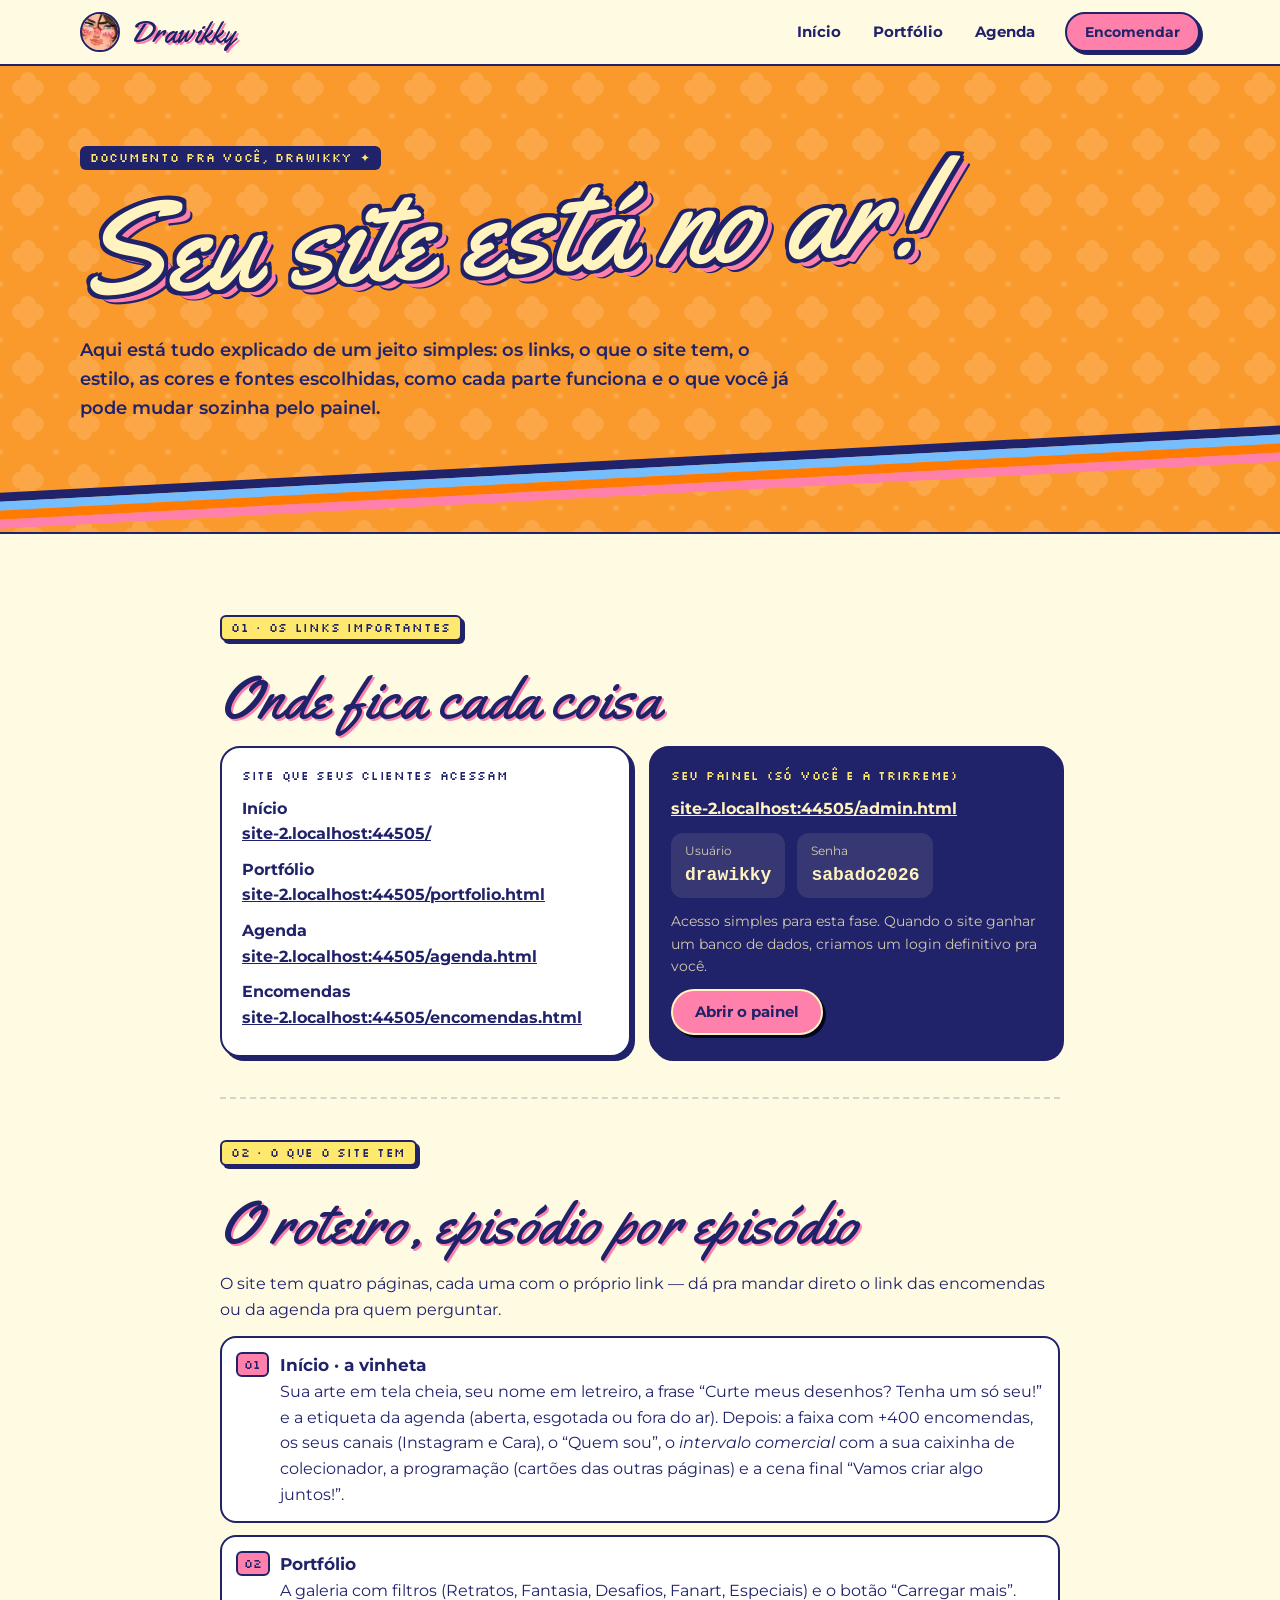
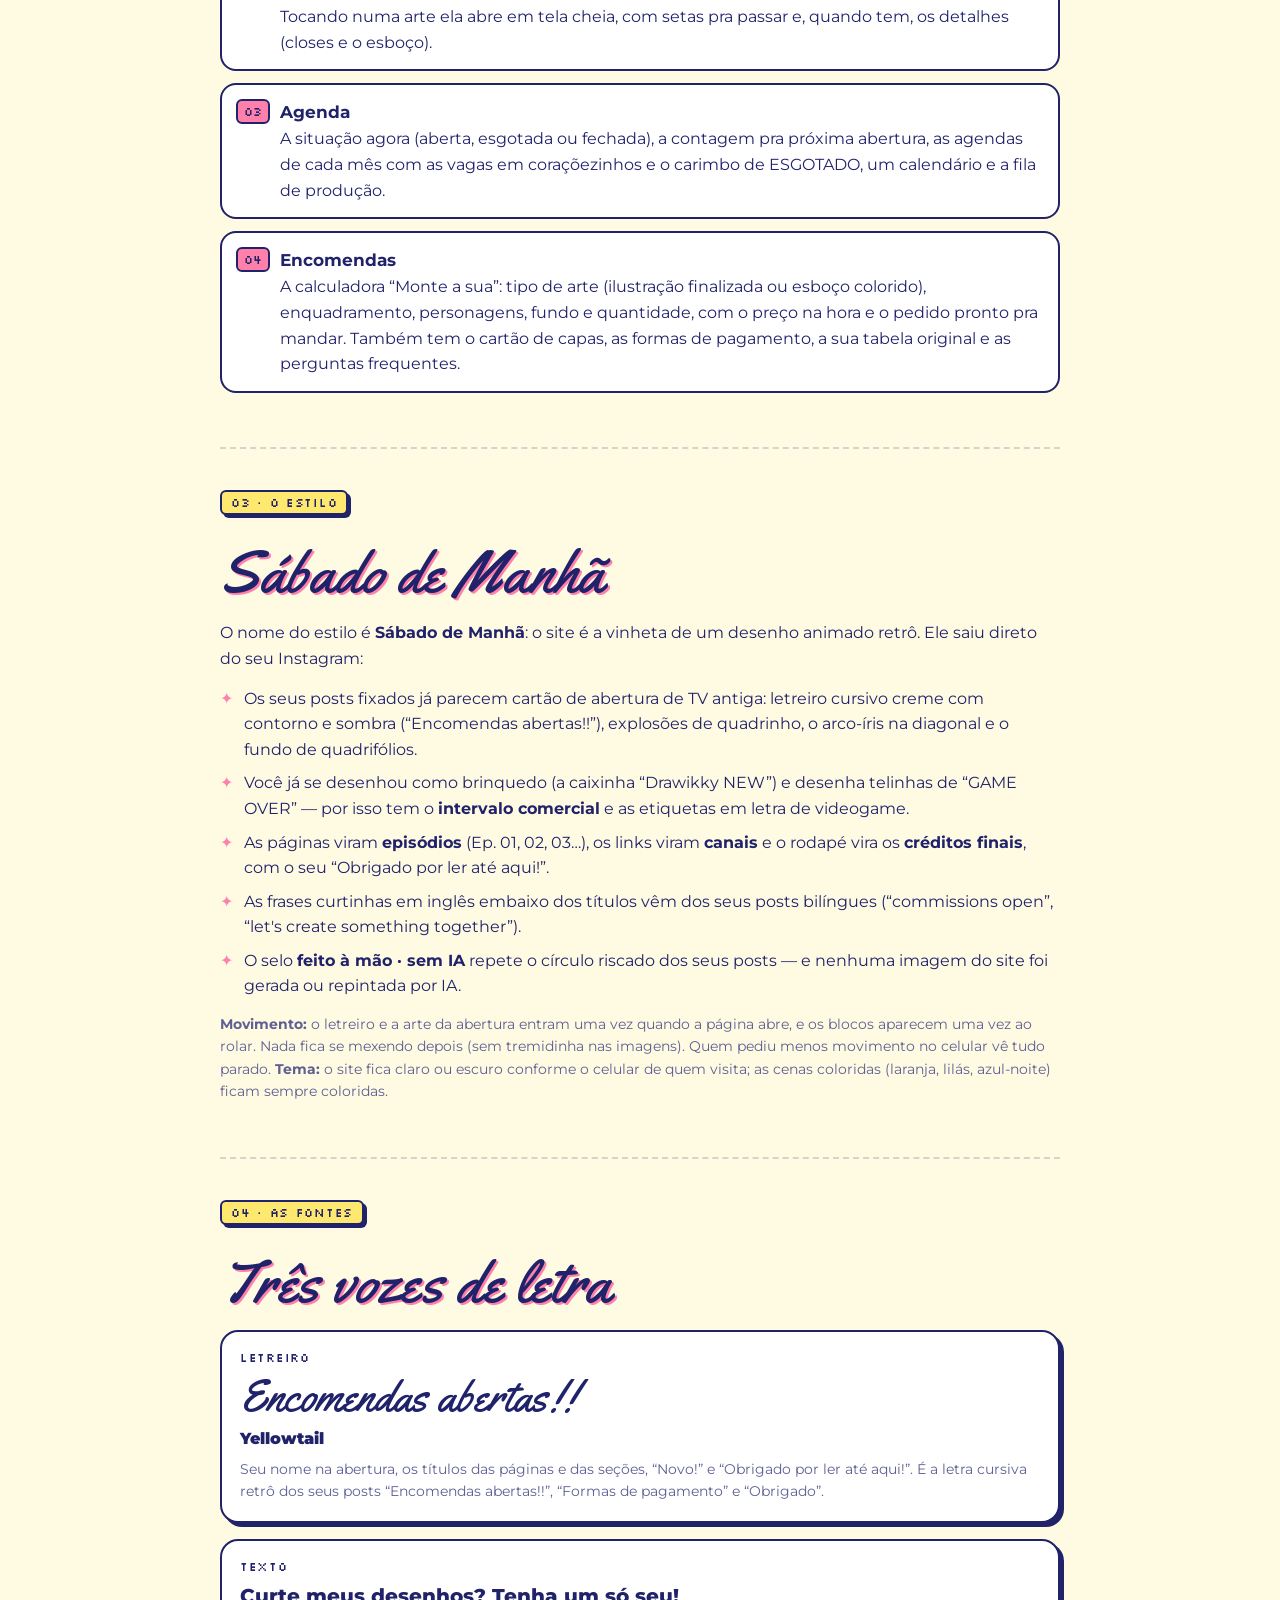
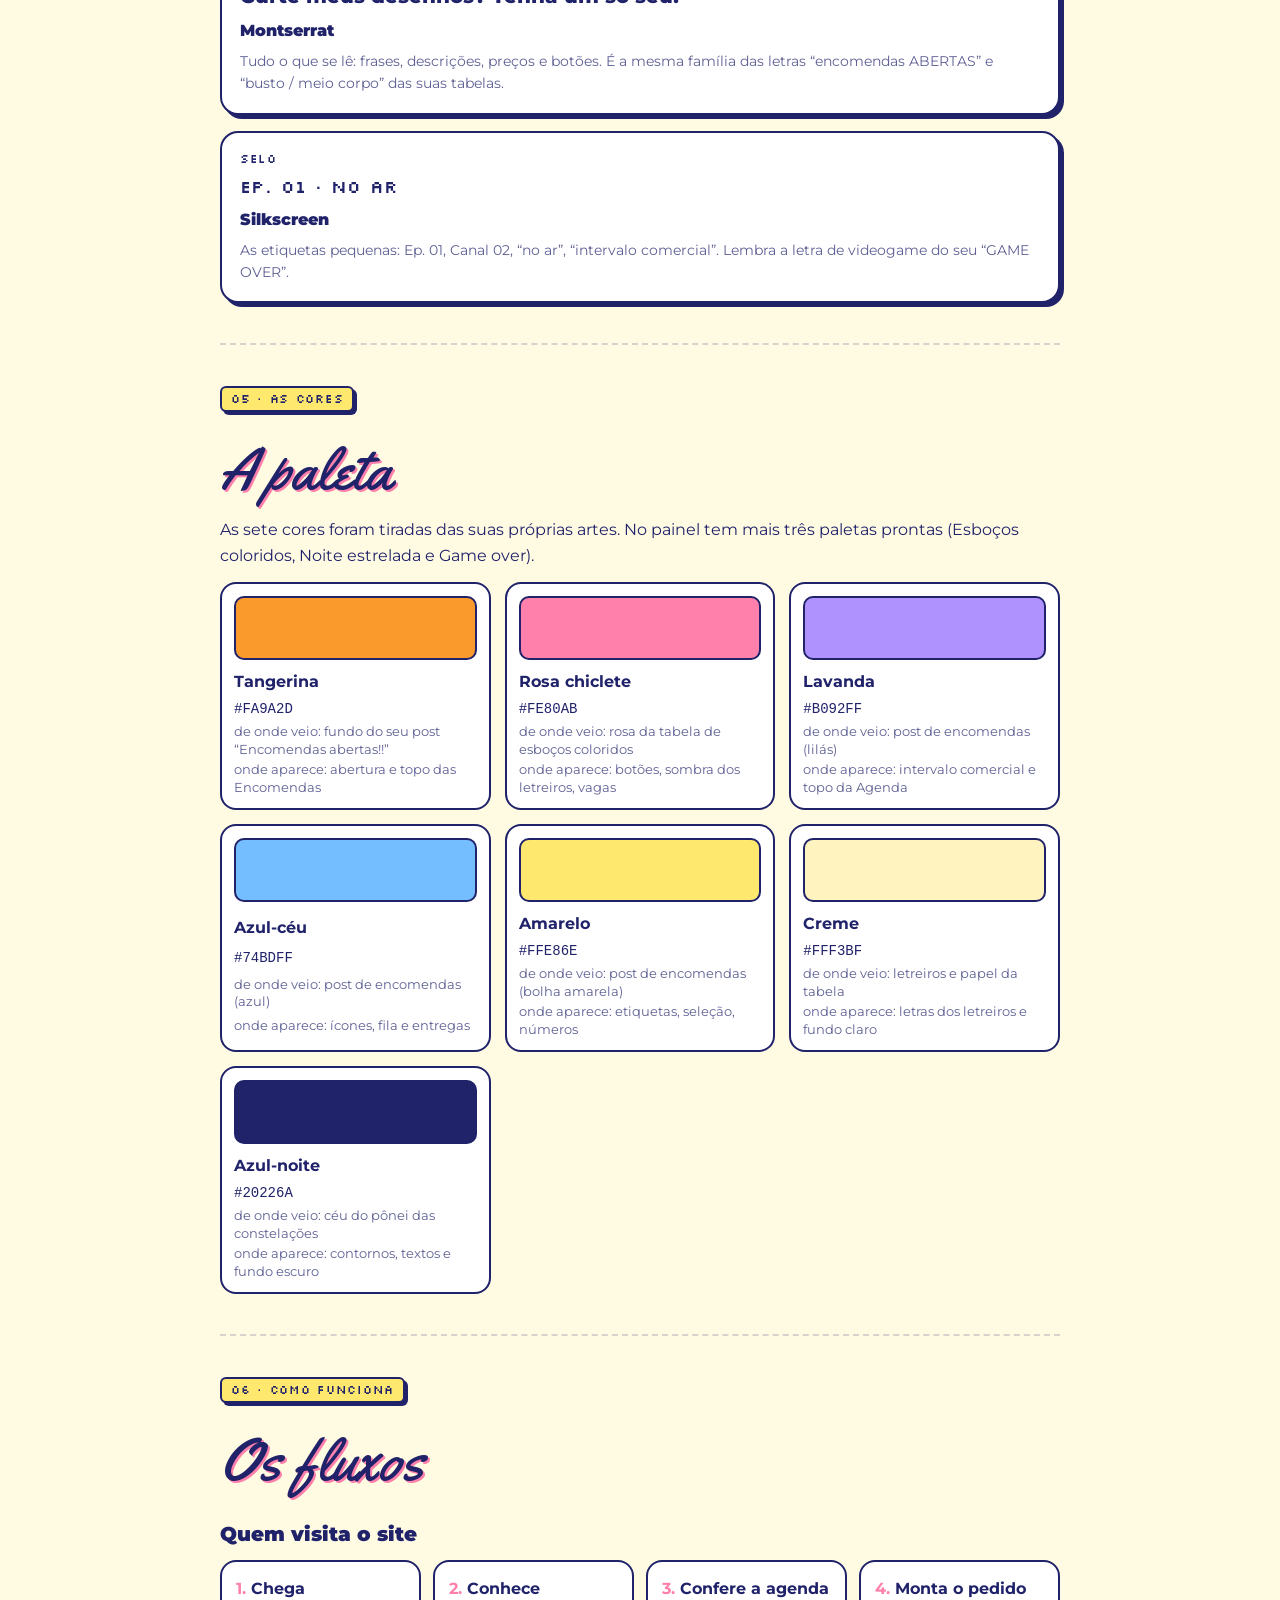
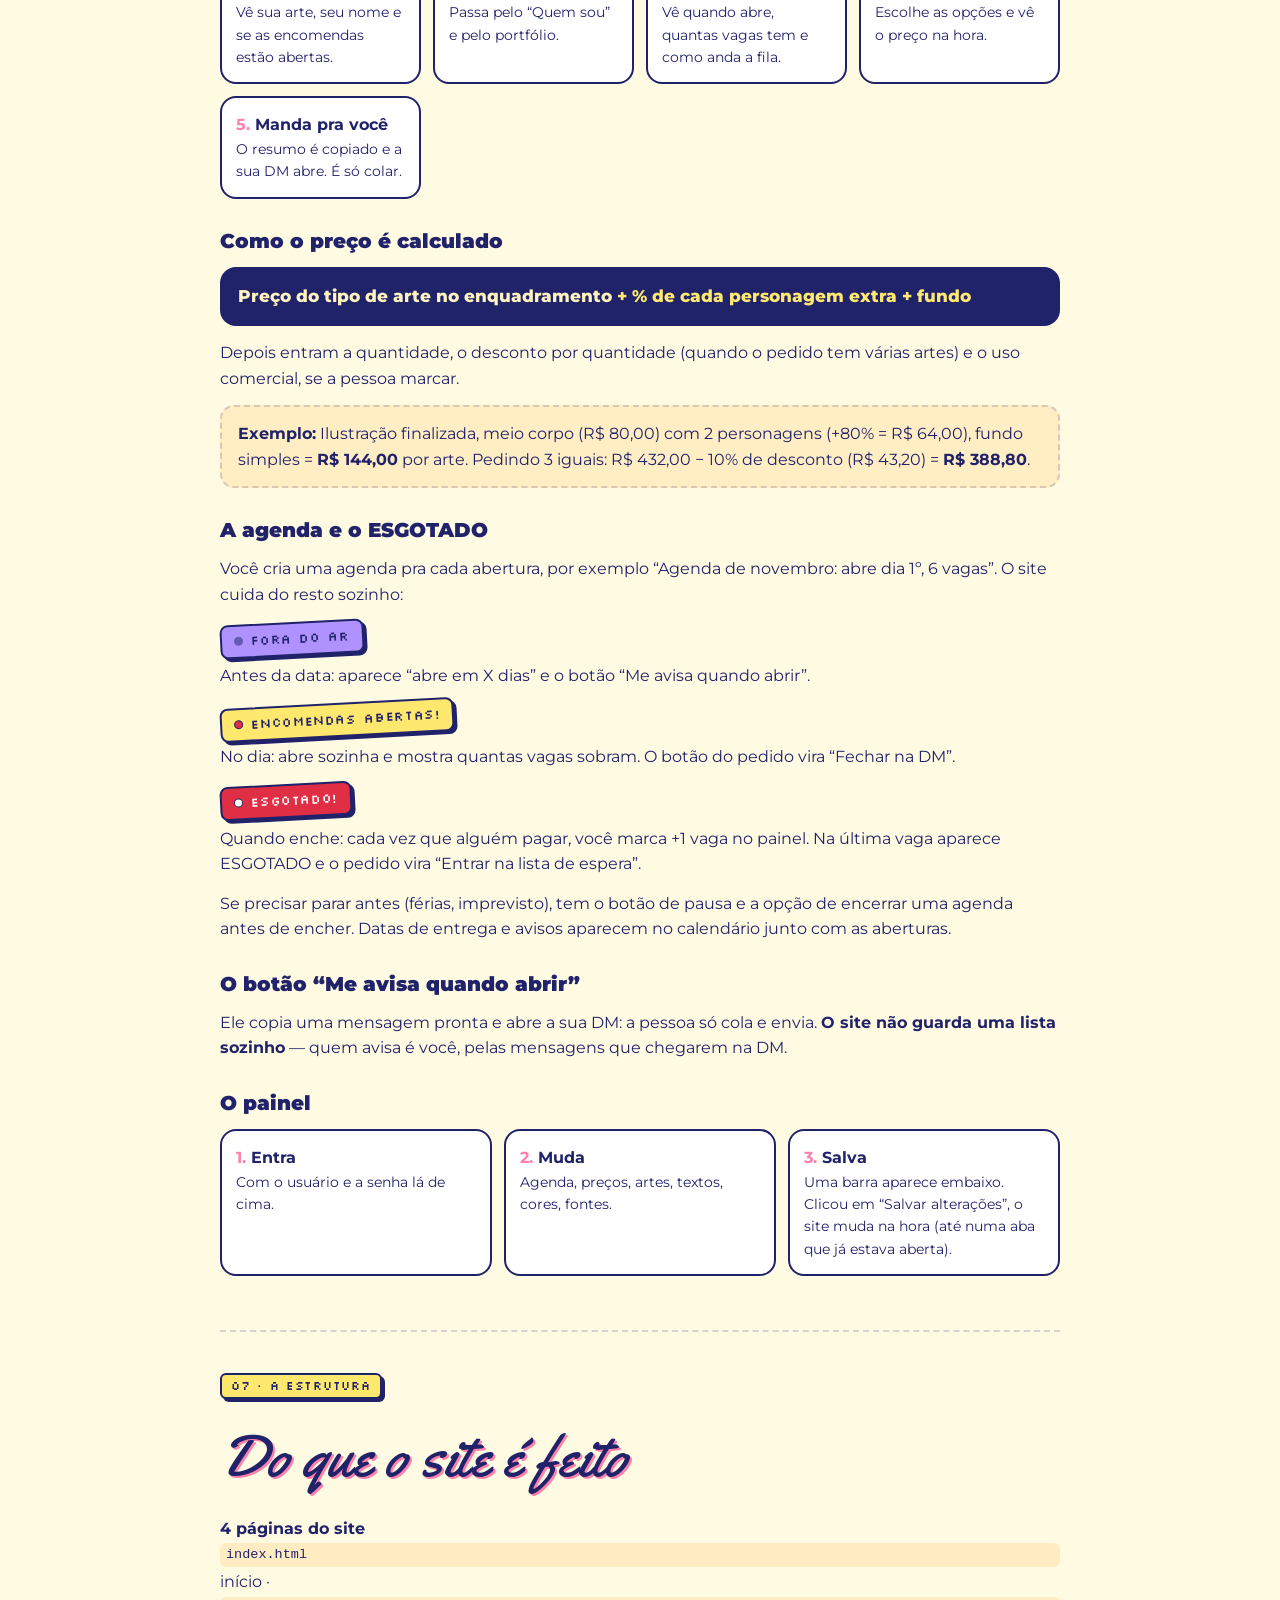
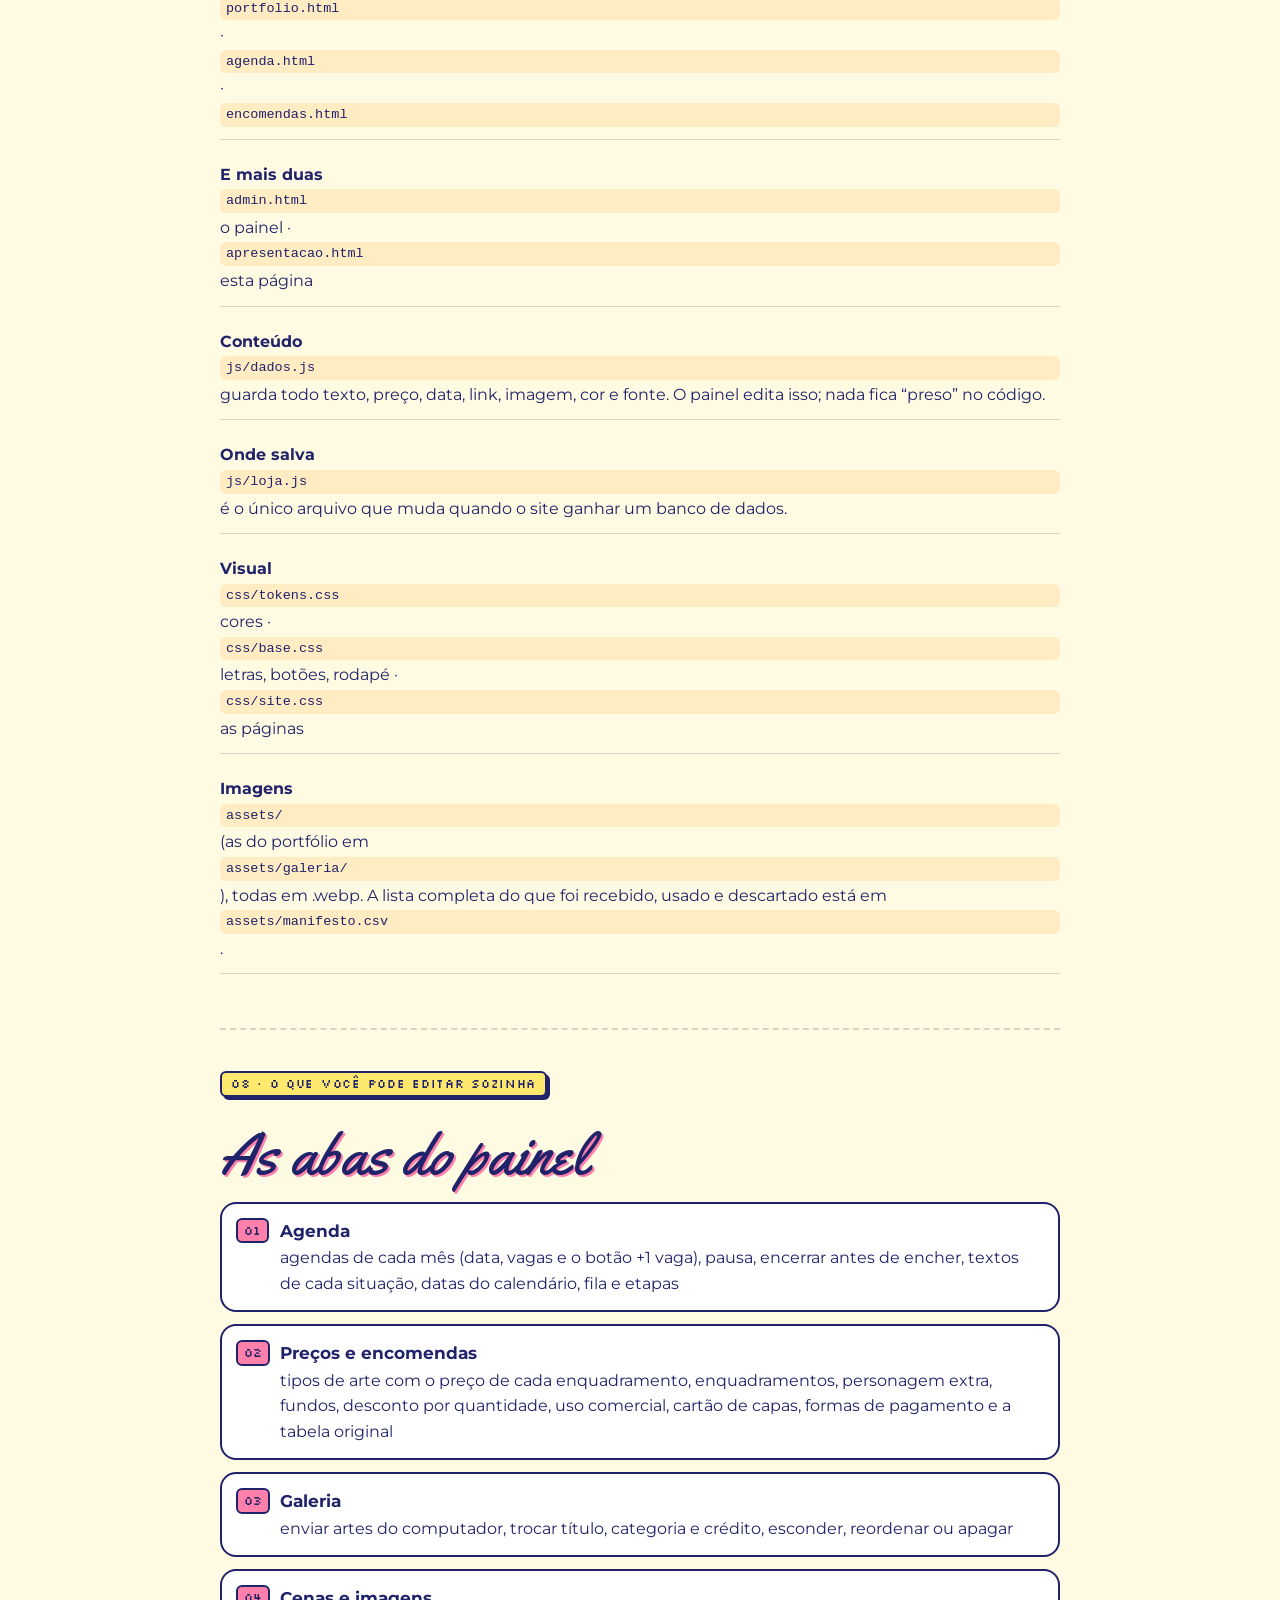
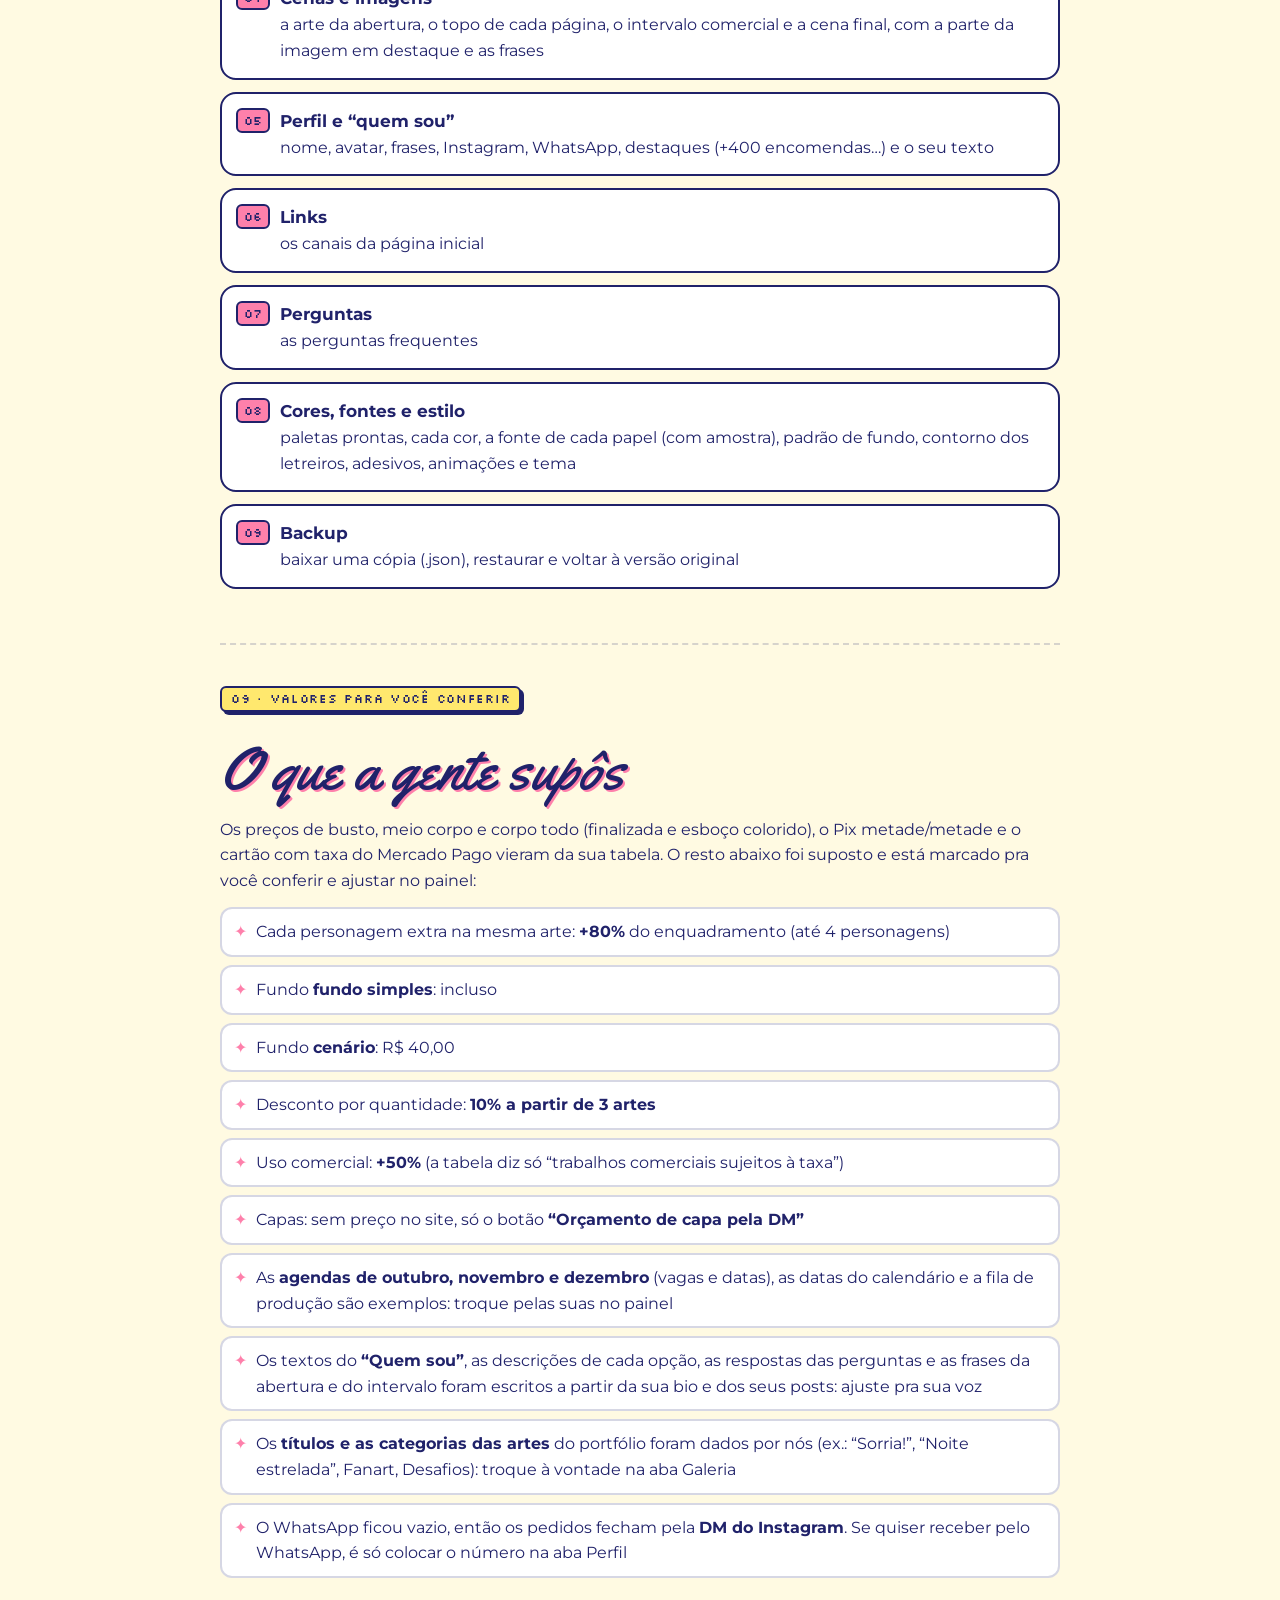
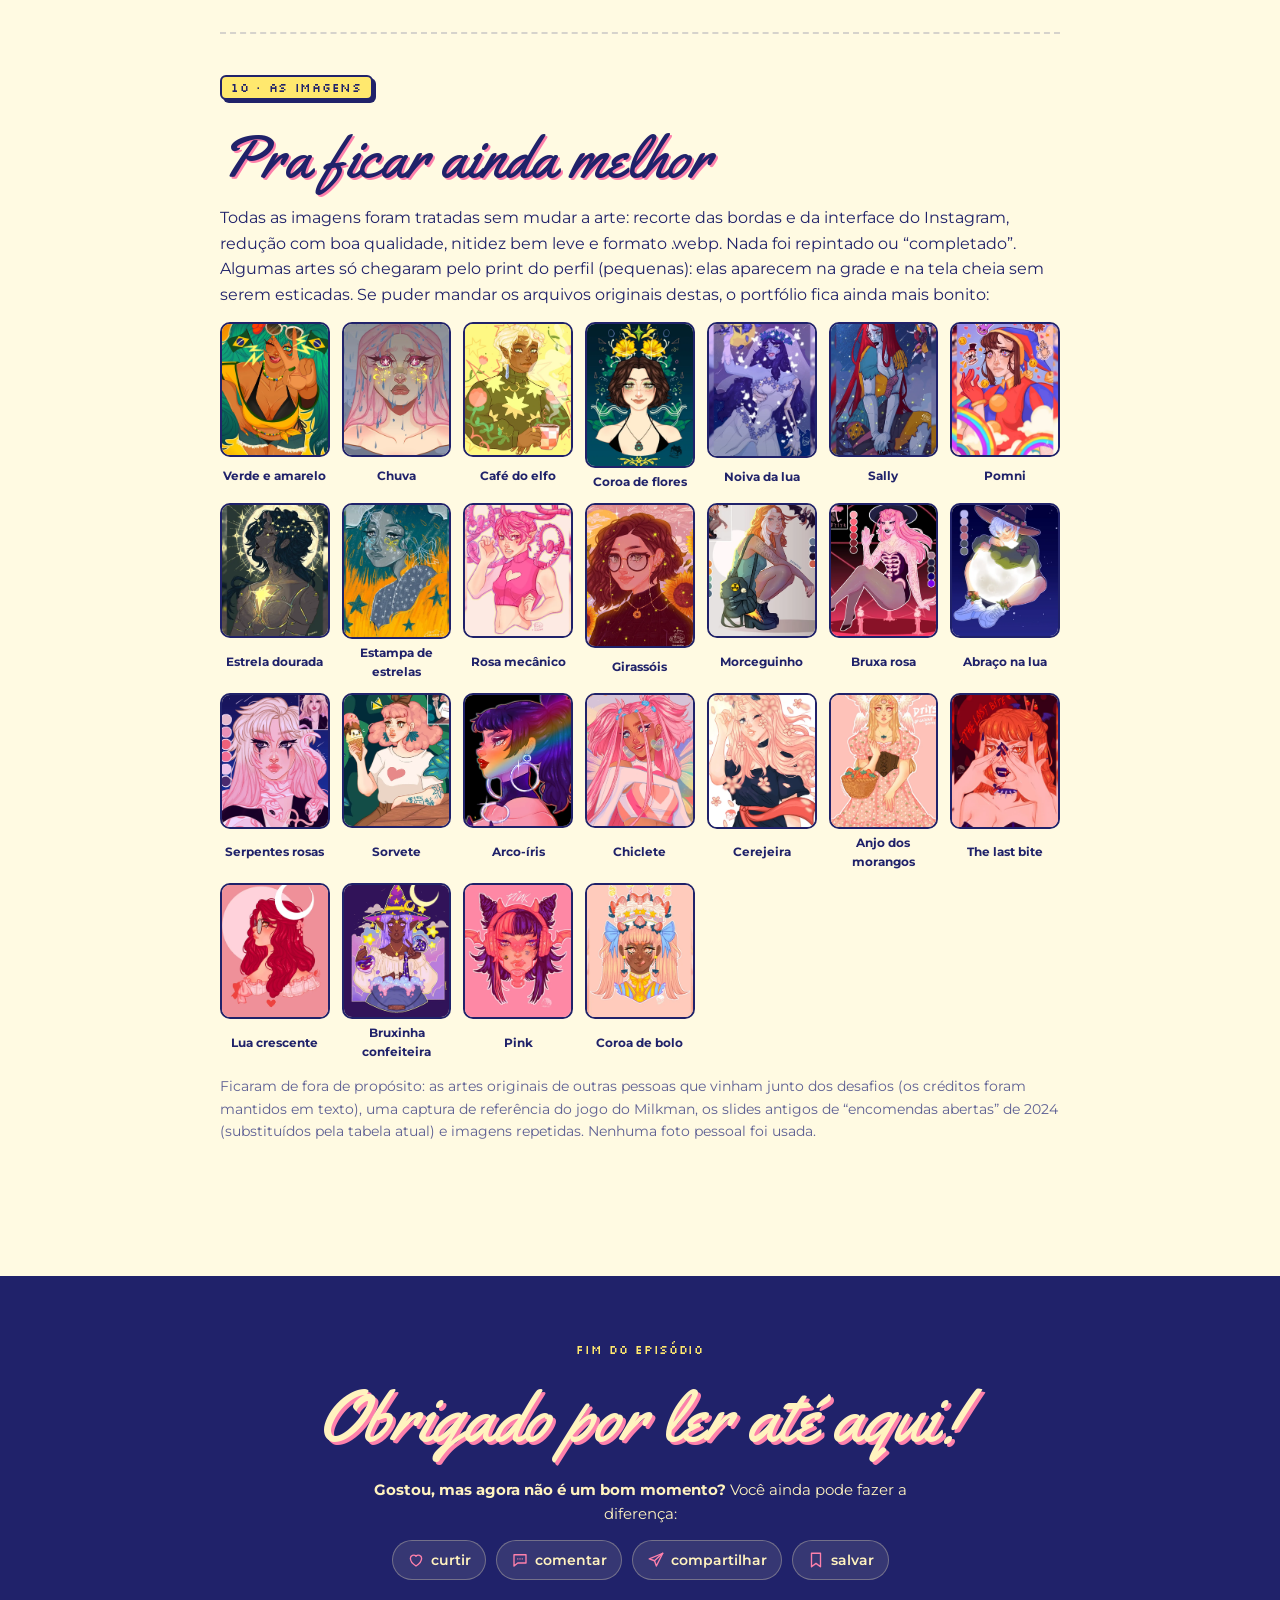
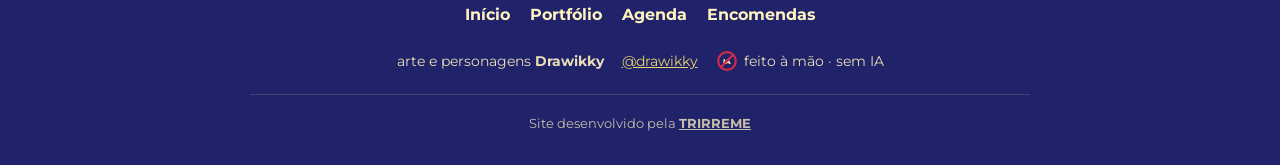
==== apresentacao.html @ acc17869 "feat: launch Drawikky site with portfolio, schedule, orders, panel and presentation Saturday-morning" ====
<!doctype html>
<html lang="pt-BR">
<head>
<meta charset="UTF-8">
<meta name="viewport" content="width=device-width,initial-scale=1,viewport-fit=cover">
<meta name="robots" content="noindex,nofollow">
<title>Seu site, Drawikky</title>
<link rel="icon" href="assets/avatar.webp">
<link rel="preconnect" href="https://fonts.googleapis.com">
<link rel="preconnect" href="https://fonts.gstatic.com" crossorigin>
<link rel="stylesheet" href="css/tokens.css">
<link rel="stylesheet" href="css/base.css">
<link rel="stylesheet" href="css/site.css">
<link rel="stylesheet" href="css/apresentacao.css">
<script src="js/dados.js"></script>
<script src="js/loja.js"></script>
<script src="js/tema.js"></script>
<script src="js/icones.js" defer></script>
<script src="js/layout.js" defer></script>
<script src="js/agenda.js" defer></script>
<script src="js/site.js" defer></script>
<script src="js/apresentacao.js" defer></script>
</head>
<body data-pagina="apresentacao">
<main id="conteudo" class="doc">

  <section class="doc-capa">
    <div class="fundo-padrao" aria-hidden="true"></div>
    <div class="wrap doc-capa-in">
      <p class="t-selo doc-selo">documento pra você, Drawikky &#10022;</p>
      <h1 class="t-letreiro doc-titulo">Seu site está no ar!</h1>
      <p class="doc-intro">Aqui está tudo explicado de um jeito simples: os links, o que o site tem, o estilo, as cores e fontes escolhidas, como cada parte funciona e o que você já pode mudar sozinha pelo painel.</p>
    </div>
    <div class="arco arco-fino" aria-hidden="true"><i></i><i></i><i></i><i></i></div>
  </section>

  <div class="wrap doc-corpo">

    <!-- 01 -->
    <section class="doc-sec" aria-labelledby="d1">
      <p class="t-selo doc-n">01 · os links importantes</p>
      <h2 class="t-letreiro doc-h" id="d1">Onde fica cada coisa</h2>
      <div class="doc-duas">
        <div class="doc-cartao">
          <p class="t-selo">site que seus clientes acessam</p>
          <ul class="doc-links" id="paginas-links"></ul>
        </div>
        <div class="doc-cartao doc-cartao-escuro">
          <p class="t-selo">seu painel (só você e a TRIRREME)</p>
          <p><a class="url" id="url-painel" href="admin.html" target="_blank" rel="noopener">admin.html</a></p>
          <dl class="doc-acesso">
            <div><dt>Usuário</dt><dd><code>drawikky</code></dd></div>
            <div><dt>Senha</dt><dd><code>sabado2026</code></dd></div>
          </dl>
          <p class="doc-pequeno">Acesso simples para esta fase. Quando o site ganhar um banco de dados, criamos um login definitivo pra você.</p>
          <a class="btn btn-pop" href="admin.html" target="_blank" rel="noopener">Abrir o painel</a>
        </div>
      </div>
    </section>

    <!-- 02 -->
    <section class="doc-sec" aria-labelledby="d2">
      <p class="t-selo doc-n">02 · o que o site tem</p>
      <h2 class="t-letreiro doc-h" id="d2">O roteiro, episódio por episódio</h2>
      <p>O site tem quatro páginas, cada uma com o próprio link — dá pra mandar direto o link das encomendas ou da agenda pra quem perguntar.</p>
      <ol class="doc-roteiro">
        <li><b>Início · a vinheta</b> Sua arte em tela cheia, seu nome em letreiro, a frase “Curte meus desenhos? Tenha um só seu!” e a etiqueta da agenda (aberta, esgotada ou fora do ar). Depois: a faixa com +400 encomendas, os seus canais (Instagram e Cara), o “Quem sou”, o <i>intervalo comercial</i> com a sua caixinha de colecionador, a programação (cartões das outras páginas) e a cena final “Vamos criar algo juntos!”.</li>
        <li><b>Portfólio</b> A galeria com filtros (Retratos, Fantasia, Desafios, Fanart, Especiais) e o botão “Carregar mais”. Tocando numa arte ela abre em tela cheia, com setas pra passar e, quando tem, os detalhes (closes e o esboço).</li>
        <li><b>Agenda</b> A situação agora (aberta, esgotada ou fechada), a contagem pra próxima abertura, as agendas de cada mês com as vagas em coraçõezinhos e o carimbo de ESGOTADO, um calendário e a fila de produção.</li>
        <li><b>Encomendas</b> A calculadora “Monte a sua”: tipo de arte (ilustração finalizada ou esboço colorido), enquadramento, personagens, fundo e quantidade, com o preço na hora e o pedido pronto pra mandar. Também tem o cartão de capas, as formas de pagamento, a sua tabela original e as perguntas frequentes.</li>
      </ol>
    </section>

    <!-- 03 -->
    <section class="doc-sec" aria-labelledby="d3">
      <p class="t-selo doc-n">03 · o estilo</p>
      <h2 class="t-letreiro doc-h" id="d3">Sábado de Manhã</h2>
      <p>O nome do estilo é <b>Sábado de Manhã</b>: o site é a vinheta de um desenho animado retrô. Ele saiu direto do seu Instagram:</p>
      <ul class="doc-lista">
        <li>Os seus posts fixados já parecem cartão de abertura de TV antiga: letreiro cursivo creme com contorno e sombra (“Encomendas abertas!!”), explosões de quadrinho, o arco-íris na diagonal e o fundo de quadrifólios.</li>
        <li>Você já se desenhou como brinquedo (a caixinha “Drawikky NEW”) e desenha telinhas de “GAME OVER” — por isso tem o <b>intervalo comercial</b> e as etiquetas em letra de videogame.</li>
        <li>As páginas viram <b>episódios</b> (Ep. 01, 02, 03…), os links viram <b>canais</b> e o rodapé vira os <b>créditos finais</b>, com o seu “Obrigado por ler até aqui!”.</li>
        <li>As frases curtinhas em inglês embaixo dos títulos vêm dos seus posts bilíngues (“commissions open”, “let's create something together”).</li>
        <li>O selo <b>feito à mão · sem IA</b> repete o círculo riscado dos seus posts — e nenhuma imagem do site foi gerada ou repintada por IA.</li>
      </ul>
      <p class="doc-pequeno"><b>Movimento:</b> o letreiro e a arte da abertura entram uma vez quando a página abre, e os blocos aparecem uma vez ao rolar. Nada fica se mexendo depois (sem tremidinha nas imagens). Quem pediu menos movimento no celular vê tudo parado. <b>Tema:</b> o site fica claro ou escuro conforme o celular de quem visita; as cenas coloridas (laranja, lilás, azul-noite) ficam sempre coloridas.</p>
    </section>

    <!-- 04 -->
    <section class="doc-sec" aria-labelledby="d4">
      <p class="t-selo doc-n">04 · as fontes</p>
      <h2 class="t-letreiro doc-h" id="d4">Três vozes de letra</h2>
      <div class="doc-fontes" id="fontes"></div>
    </section>

    <!-- 05 -->
    <section class="doc-sec" aria-labelledby="d5">
      <p class="t-selo doc-n">05 · as cores</p>
      <h2 class="t-letreiro doc-h" id="d5">A paleta</h2>
      <p>As sete cores foram tiradas das suas próprias artes. No painel tem mais três paletas prontas (Esboços coloridos, Noite estrelada e Game over).</p>
      <div class="doc-cores" id="cores"></div>
    </section>

    <!-- 06 -->
    <section class="doc-sec" aria-labelledby="d6">
      <p class="t-selo doc-n">06 · como funciona</p>
      <h2 class="t-letreiro doc-h" id="d6">Os fluxos</h2>

      <h3 class="doc-h3">Quem visita o site</h3>
      <ol class="doc-fluxo">
        <li><b>Chega</b> Vê sua arte, seu nome e se as encomendas estão abertas.</li>
        <li><b>Conhece</b> Passa pelo “Quem sou” e pelo portfólio.</li>
        <li><b>Confere a agenda</b> Vê quando abre, quantas vagas tem e como anda a fila.</li>
        <li><b>Monta o pedido</b> Escolhe as opções e vê o preço na hora.</li>
        <li><b>Manda pra você</b> O resumo é copiado e a sua DM abre. É só colar.</li>
      </ol>

      <h3 class="doc-h3">Como o preço é calculado</h3>
      <p class="doc-formula">Preço do tipo de arte no enquadramento <span>+ % de cada personagem extra</span> <span>+ fundo</span></p>
      <p>Depois entram a quantidade, o desconto por quantidade (quando o pedido tem várias artes) e o uso comercial, se a pessoa marcar.</p>
      <p class="doc-exemplo" id="exemplo"></p>

      <h3 class="doc-h3">A agenda e o ESGOTADO</h3>
      <p>Você cria uma agenda pra cada abertura, por exemplo “Agenda de novembro: abre dia 1º, 6 vagas”. O site cuida do resto sozinho:</p>
      <ul class="doc-estados">
        <li><span class="etq etq-fechada">Fora do ar</span> Antes da data: aparece “abre em X dias” e o botão “Me avisa quando abrir”.</li>
        <li><span class="etq etq-aberta">Encomendas abertas!</span> No dia: abre sozinha e mostra quantas vagas sobram. O botão do pedido vira “Fechar na DM”.</li>
        <li><span class="etq etq-esgotado">Esgotado!</span> Quando enche: cada vez que alguém pagar, você marca +1 vaga no painel. Na última vaga aparece ESGOTADO e o pedido vira “Entrar na lista de espera”.</li>
      </ul>
      <p>Se precisar parar antes (férias, imprevisto), tem o botão de pausa e a opção de encerrar uma agenda antes de encher. Datas de entrega e avisos aparecem no calendário junto com as aberturas.</p>

      <h3 class="doc-h3">O botão “Me avisa quando abrir”</h3>
      <p>Ele copia uma mensagem pronta e abre a sua DM: a pessoa só cola e envia. <b>O site não guarda uma lista sozinho</b> — quem avisa é você, pelas mensagens que chegarem na DM.</p>

      <h3 class="doc-h3">O painel</h3>
      <ol class="doc-fluxo">
        <li><b>Entra</b> Com o usuário e a senha lá de cima.</li>
        <li><b>Muda</b> Agenda, preços, artes, textos, cores, fontes.</li>
        <li><b>Salva</b> Uma barra aparece embaixo. Clicou em “Salvar alterações”, o site muda na hora (até numa aba que já estava aberta).</li>
      </ol>
    </section>

    <!-- 07 -->
    <section class="doc-sec" aria-labelledby="d7">
      <p class="t-selo doc-n">07 · a estrutura</p>
      <h2 class="t-letreiro doc-h" id="d7">Do que o site é feito</h2>
      <ul class="doc-estrutura">
        <li><b>4 páginas do site</b><code>index.html</code> início · <code>portfolio.html</code> · <code>agenda.html</code> · <code>encomendas.html</code></li>
        <li><b>E mais duas</b><code>admin.html</code> o painel · <code>apresentacao.html</code> esta página</li>
        <li><b>Conteúdo</b><code>js/dados.js</code> guarda todo texto, preço, data, link, imagem, cor e fonte. O painel edita isso; nada fica “preso” no código.</li>
        <li><b>Onde salva</b><code>js/loja.js</code> é o único arquivo que muda quando o site ganhar um banco de dados.</li>
        <li><b>Visual</b><code>css/tokens.css</code> cores · <code>css/base.css</code> letras, botões, rodapé · <code>css/site.css</code> as páginas</li>
        <li><b>Imagens</b><code>assets/</code> (as do portfólio em <code>assets/galeria/</code>), todas em .webp. A lista completa do que foi recebido, usado e descartado está em <code>assets/manifesto.csv</code>.</li>
      </ul>
    </section>

    <!-- 08 -->
    <section class="doc-sec" aria-labelledby="d8">
      <p class="t-selo doc-n">08 · o que você pode editar sozinha</p>
      <h2 class="t-letreiro doc-h" id="d8">As abas do painel</h2>
      <ol class="doc-abas">
        <li><b>Agenda</b> agendas de cada mês (data, vagas e o botão +1 vaga), pausa, encerrar antes de encher, textos de cada situação, datas do calendário, fila e etapas</li>
        <li><b>Preços e encomendas</b> tipos de arte com o preço de cada enquadramento, enquadramentos, personagem extra, fundos, desconto por quantidade, uso comercial, cartão de capas, formas de pagamento e a tabela original</li>
        <li><b>Galeria</b> enviar artes do computador, trocar título, categoria e crédito, esconder, reordenar ou apagar</li>
        <li><b>Cenas e imagens</b> a arte da abertura, o topo de cada página, o intervalo comercial e a cena final, com a parte da imagem em destaque e as frases</li>
        <li><b>Perfil e “quem sou”</b> nome, avatar, frases, Instagram, WhatsApp, destaques (+400 encomendas…) e o seu texto</li>
        <li><b>Links</b> os canais da página inicial</li>
        <li><b>Perguntas</b> as perguntas frequentes</li>
        <li><b>Cores, fontes e estilo</b> paletas prontas, cada cor, a fonte de cada papel (com amostra), padrão de fundo, contorno dos letreiros, adesivos, animações e tema</li>
        <li><b>Backup</b> baixar uma cópia (.json), restaurar e voltar à versão original</li>
      </ol>
    </section>

    <!-- 09 -->
    <section class="doc-sec doc-conferir" aria-labelledby="d9">
      <p class="t-selo doc-n">09 · valores para você conferir</p>
      <h2 class="t-letreiro doc-h" id="d9">O que a gente supôs</h2>
      <p>Os preços de busto, meio corpo e corpo todo (finalizada e esboço colorido), o Pix metade/metade e o cartão com taxa do Mercado Pago vieram da sua tabela. O resto abaixo foi suposto e está marcado pra você conferir e ajustar no painel:</p>
      <ul class="doc-lista" id="conferir"></ul>
    </section>

    <!-- 10 -->
    <section class="doc-sec" aria-labelledby="d10">
      <p class="t-selo doc-n">10 · as imagens</p>
      <h2 class="t-letreiro doc-h" id="d10">Pra ficar ainda melhor</h2>
      <p>Todas as imagens foram tratadas sem mudar a arte: recorte das bordas e da interface do Instagram, redução com boa qualidade, nitidez bem leve e formato .webp. Nada foi repintado ou “completado”. Algumas artes só chegaram pelo print do perfil (pequenas): elas aparecem na grade e na tela cheia sem serem esticadas. Se puder mandar os arquivos originais destas, o portfólio fica ainda mais bonito:</p>
      <ul class="doc-pedir" id="pedir"></ul>
      <p class="doc-pequeno">Ficaram de fora de propósito: as artes originais de outras pessoas que vinham junto dos desafios (os créditos foram mantidos em texto), uma captura de referência do jogo do Milkman, os slides antigos de “encomendas abertas” de 2024 (substituídos pela tabela atual) e imagens repetidas. Nenhuma foto pessoal foi usada.</p>
    </section>

  </div>
</main>
</body>
</html>
---- css/tokens.css ----
/*
 * Cores do site da Drawikky — "Sábado de Manhã".
 * As 7 cores da marca (tiradas das artes dela) são sobrescritas pelo painel
 * via js/tema.js. As cores de uso (fundo, texto, cartão...) derivam delas e
 * mudam no tema escuro.
 */
:root {
  /* marca */
  --laranja: #FA9A2D;   /* fundo do post "Encomendas abertas!!" */
  --rosa: #FE80AB;      /* rosa da tabela de esboços coloridos */
  --lavanda: #B092FF;   /* lavanda do post de encomendas */
  --ceu: #74BDFF;       /* azul-céu do post de encomendas */
  --amarelo: #FFE86E;   /* amarelo do post de encomendas */
  --creme: #FFF3BF;     /* creme dos letreiros e do papel da tabela */
  --noite: #20226A;     /* azul-noite do pônei das constelações */

  /* fixas */
  --vermelho: #E02F45;  /* selo "sem IA" e carimbo de esgotado */
  --fogo: #FF7A01;      /* faixa do arco-íris */

  /* uso (tema claro) */
  --fundo: color-mix(in srgb, var(--creme) 45%, #fff);
  --fundo-2: color-mix(in srgb, var(--creme) 80%, var(--rosa) 6%);
  --cartao: #fff;
  --tinta: var(--noite);
  --tinta-2: color-mix(in srgb, var(--noite) 72%, #fff);
  --linha: var(--noite);
  --linha-suave: color-mix(in srgb, var(--noite) 18%, transparent);
  --sombra: var(--noite);
  --destaque: var(--rosa);
  --sobre-destaque: var(--noite);

  --raio: 18px;
  --raio-p: 12px;
  --borda: 2.5px;
  --pop: 4px 4px 0 var(--sombra);
  --pop-g: 7px 7px 0 var(--sombra);
  --largura: 1200px;
  --gutter: clamp(16px, 4vw, 40px);
  --nav-h: 64px;

  color-scheme: light;
}

@media (prefers-color-scheme: dark) {
  :root:not([data-theme="light"]) {
    --fundo: color-mix(in srgb, var(--noite) 70%, #05061a);
    --fundo-2: color-mix(in srgb, var(--noite) 88%, #05061a);
    --cartao: color-mix(in srgb, var(--noite) 85%, #ffffff 6%);
    --tinta: var(--creme);
    --tinta-2: color-mix(in srgb, var(--creme) 72%, var(--noite));
    --linha: color-mix(in srgb, var(--creme) 85%, var(--noite));
    --linha-suave: color-mix(in srgb, var(--creme) 16%, transparent);
    --sombra: #05061a;
    color-scheme: dark;
  }
}
:root[data-theme="dark"] {
  --fundo: color-mix(in srgb, var(--noite) 70%, #05061a);
  --fundo-2: color-mix(in srgb, var(--noite) 88%, #05061a);
  --cartao: color-mix(in srgb, var(--noite) 85%, #ffffff 6%);
  --tinta: var(--creme);
  --tinta-2: color-mix(in srgb, var(--creme) 72%, var(--noite));
  --linha: color-mix(in srgb, var(--creme) 85%, var(--noite));
  --linha-suave: color-mix(in srgb, var(--creme) 16%, transparent);
  --sombra: #05061a;
  color-scheme: dark;
}
---- css/base.css ----
/* ===== base: reset, tipografia, botões, etiquetas, navegação, créditos, tela cheia ===== */
*, *::before, *::after { box-sizing: border-box; }
[hidden] { display: none !important; }
html { -webkit-text-size-adjust: 100%; text-size-adjust: 100%; scroll-padding-top: calc(var(--nav-h) + 12px); }
body {
  margin: 0;
  background: var(--fundo);
  color: var(--tinta);
  font-family: var(--f-texto, "Montserrat", system-ui, sans-serif);
  font-size: 16px;
  line-height: 1.6;
  overflow-x: hidden;
}
img, svg, video { display: block; max-width: 100%; }
img { height: auto; }
a { color: inherit; }
button, input, select, textarea { font: inherit; color: inherit; }
button { cursor: pointer; }
h1, h2, h3, h4, p, ul, ol, figure { margin: 0; }
ul, ol { padding: 0; list-style: none; }
:focus-visible { outline: 3px solid var(--rosa); outline-offset: 3px; border-radius: 6px; }

main { overflow-x: clip; }
.wrap { width: 100%; max-width: var(--largura); margin: 0 auto; padding: 0 var(--gutter); }
.wrap-estreito { max-width: 820px; }
.pular { position: absolute; left: -999px; }

/* ===== as três vozes de letra ===== */
.t-letreiro { font-family: var(--f-letreiro, "Yellowtail", cursive); font-weight: 400; line-height: 1.05; letter-spacing: .005em; }
.t-selo { font-family: var(--f-selo, "Silkscreen", monospace); font-weight: 400; text-transform: uppercase; letter-spacing: .06em; font-size: 12px; line-height: 1.3; }
.t-en { font-style: italic; font-weight: 500; opacity: .78; }

/* letreiro com contorno e sombra, como "Encomendas abertas!!" dos posts dela */
.letreiro-pop { color: var(--creme); }
:root[data-contorno="on"] .letreiro-pop {
  --ow: .032em;
  --oc: var(--noite);
  text-shadow:
    var(--ow) 0 0 var(--oc), calc(var(--ow) * -1) 0 0 var(--oc), 0 var(--ow) 0 var(--oc), 0 calc(var(--ow) * -1) 0 var(--oc),
    var(--ow) var(--ow) 0 var(--oc), calc(var(--ow) * -1) var(--ow) 0 var(--oc), var(--ow) calc(var(--ow) * -1) 0 var(--oc), calc(var(--ow) * -1) calc(var(--ow) * -1) 0 var(--oc),
    .075em .075em 0 var(--rosa), .09em .09em 0 var(--oc);
}

/* separador decorativo: sempre com espaço dos dois lados */
.sep { display: inline-block; color: var(--rosa); padding: 0 .1em; }

/* ===== padrão de fundo (quadrifólios das tabelas dela) ===== */
.fundo-padrao { position: absolute; inset: 0; pointer-events: none; }
:root[data-padrao="on"] .fundo-padrao {
  background-image: url("data:image/svg+xml,%3Csvg xmlns='http://www.w3.org/2000/svg' width='56' height='56' viewBox='0 0 56 56'%3E%3Cg fill='%23ffffff' fill-opacity='.13'%3E%3Cpath d='M28 6c5 0 8 4 8 8 4 0 8 3 8 8s-4 8-8 8c0 4-3 8-8 8s-8-4-8-8c-4 0-8-3-8-8s4-8 8-8c0-4 3-8 8-8z'/%3E%3Ccircle cx='0' cy='50' r='3'/%3E%3Ccircle cx='56' cy='50' r='3'/%3E%3C/g%3E%3C/svg%3E");
  background-size: 56px 56px;
}
:root[data-adesivos="off"] .adesivo { display: none !important; }

/* ===== arco-íris (faixa diagonal das tabelas) ===== */
.arco { position: absolute; left: -5%; right: -5%; bottom: 0; height: 64px; display: grid; grid-template-rows: repeat(4, 1fr); transform: skewY(-3deg); transform-origin: left bottom; pointer-events: none; }
.arco i:nth-child(1) { background: var(--noite); }
.arco i:nth-child(2) { background: var(--ceu); }
.arco i:nth-child(3) { background: var(--fogo); }
.arco i:nth-child(4) { background: var(--rosa); }
.arco-fino { height: 36px; }

/* ===== botões ===== */
.btn {
  display: inline-flex; align-items: center; justify-content: center; gap: 8px;
  min-height: 46px; padding: 10px 22px;
  border: var(--borda) solid var(--linha); border-radius: 999px;
  background: var(--cartao); color: var(--tinta);
  font-weight: 700; font-size: 15px; line-height: 1.2; text-decoration: none; text-align: center;
  box-shadow: var(--pop);
  transition: transform .15s ease, box-shadow .15s ease, background-color .15s ease;
}
.btn:hover { transform: translate(-2px, -2px); box-shadow: 6px 6px 0 var(--sombra); }
.btn:active { transform: translate(2px, 2px); box-shadow: 1px 1px 0 var(--sombra); }
.btn[disabled], .btn[aria-disabled="true"] { opacity: .5; cursor: not-allowed; transform: none; box-shadow: 2px 2px 0 var(--sombra); }
.btn-pop { background: var(--rosa); color: var(--noite); }
.btn-largo { width: 100%; }
.btn.adicionado { background: var(--amarelo); color: var(--noite); }

/* ===== etiqueta de situação (adesivo inclinado) ===== */
.etq {
  display: inline-flex; align-items: center; gap: 8px;
  font-family: var(--f-selo, "Silkscreen", monospace); font-size: 13px; text-transform: uppercase; letter-spacing: .05em; line-height: 1.2;
  padding: 7px 12px; border: 2px solid var(--noite); border-radius: 8px;
  background: var(--amarelo); color: var(--noite);
  box-shadow: 3px 3px 0 var(--noite);
  transform: rotate(-3deg);
  white-space: nowrap;
}
.etq::before { content: ""; width: 9px; height: 9px; border-radius: 50%; background: var(--vermelho); border: 1.5px solid var(--noite); flex: none; }
.etq-esgotado { background: var(--vermelho); color: #fff; }
.etq-esgotado::before { background: #fff; }
.etq-fechada { background: var(--lavanda); }
.etq-fechada::before { background: var(--noite); opacity: .5; }

/* selo "feito à mão · sem IA" */
.selo-ia { display: inline-flex; align-items: center; gap: 8px; }
.selo-svg, .selo-mini { color: var(--noite); flex: none; }
.selo-mini { width: 22px; height: 22px; color: currentColor; display: inline-block; vertical-align: middle; }

/* ===== navegação ===== */
.nav { position: sticky; top: 0; z-index: 50; background: var(--fundo); border-bottom: var(--borda) solid var(--linha); }
.nav-in { max-width: var(--largura); margin: 0 auto; padding: 0 var(--gutter); height: var(--nav-h); display: flex; align-items: center; gap: 16px; }
.nav-marca { display: flex; align-items: center; gap: 10px; text-decoration: none; min-width: 0; }
.nav-marca img { width: 40px; height: 40px; border-radius: 50%; border: 2px solid var(--linha); object-fit: cover; flex: none; }
.nav-marca span { font-size: 30px; line-height: 1; color: var(--tinta); text-shadow: 2px 2px 0 var(--rosa); white-space: nowrap; }
.nav-links { display: flex; gap: 4px; margin-left: auto; }
.nav-links a { text-decoration: none; font-weight: 700; font-size: 15px; padding: 8px 14px; border-radius: 999px; }
.nav-links a:hover { background: var(--fundo-2); }
.nav-links a[aria-current="page"] { background: var(--amarelo); color: var(--noite); }
.nav-acoes { display: flex; align-items: center; gap: 10px; }
.nav-cta { min-height: 40px; padding: 6px 18px; font-size: 14px; box-shadow: 3px 3px 0 var(--sombra); }
.nav-menu { display: none; width: 44px; height: 44px; border: 2px solid var(--linha); border-radius: 12px; background: var(--cartao); flex-direction: column; align-items: center; justify-content: center; gap: 6px; }
.nav-menu span { width: 18px; height: 2.5px; background: var(--tinta); border-radius: 2px; transition: transform .2s; }
.nav-aberta .nav-menu span:first-child { transform: translateY(4.25px) rotate(45deg); }
.nav-aberta .nav-menu span:last-child { transform: translateY(-4.25px) rotate(-45deg); }
.nav-movel { border-top: 2px solid var(--linha-suave); padding: 8px var(--gutter) 16px; display: grid; gap: 4px; }
.nav-movel a { text-decoration: none; font-weight: 700; font-size: 18px; padding: 12px 14px; border-radius: 12px; }
.nav-movel a[aria-current="page"] { background: var(--amarelo); color: var(--noite); }

@media (max-width: 860px) {
  .nav-links { display: none; }
  .nav-acoes { margin-left: auto; }
  .nav-menu { display: inline-flex; }
}
@media (max-width: 400px) {
  .nav-marca span { font-size: 26px; }
  .nav-cta { padding: 6px 12px; }
}
@media (min-width: 861px) { .nav-movel { display: none !important; } }

/* ===== créditos finais (rodapé) ===== */
.rod { position: relative; background: var(--noite); color: var(--creme); padding: 64px 0 32px; overflow: hidden; border-top: var(--borda) solid var(--linha); }
.rod-in { position: relative; max-width: 860px; margin: 0 auto; padding: 0 var(--gutter); text-align: center; display: grid; gap: 22px; justify-items: center; }
.rod-fim { color: var(--amarelo); }
.rod-obrigado { font-size: clamp(42px, 8vw, 72px); color: var(--creme); text-shadow: 3px 3px 0 var(--rosa); }
.rod-ajuda { max-width: 560px; font-size: 15px; }
.rod-ajuda p { margin-bottom: 14px; }
.rod-acoes { display: flex; flex-wrap: wrap; justify-content: center; gap: 10px; }
.rod-acoes li { display: flex; align-items: center; gap: 6px; padding: 8px 14px; border-radius: 999px; background: color-mix(in srgb, var(--creme) 10%, transparent); border: 1.5px solid color-mix(in srgb, var(--creme) 30%, transparent); font-weight: 600; font-size: 14px; }
.rod-acoes svg { width: 18px; height: 18px; color: var(--rosa); }
.rod-nav { display: flex; flex-wrap: wrap; justify-content: center; gap: 6px 20px; }
.rod-nav a { font-weight: 700; text-decoration: none; }
.rod-nav a:hover { color: var(--rosa); }
.rod-creditos { display: flex; flex-wrap: wrap; justify-content: center; align-items: center; gap: 8px 18px; font-size: 14px; opacity: .9; }
.rod-creditos a { color: var(--amarelo); }
.rod-selo { display: inline-flex; align-items: center; gap: 6px; }
.rod-selo .selo-mini { color: var(--creme); }
.rod-trirreme { font-size: 13px; opacity: .75; padding-top: 18px; border-top: 1px solid color-mix(in srgb, var(--creme) 20%, transparent); width: 100%; }
.rod-trirreme a { color: inherit; font-weight: 700; }

/* ===== tela cheia (lightbox) ===== */
.lb { position: fixed; inset: 0; z-index: 100; background: color-mix(in srgb, var(--noite) 90%, #000); color: var(--creme); display: grid; grid-template-columns: 64px minmax(0, 1fr) 64px; grid-template-rows: auto minmax(0, 1fr); align-items: center; }
.lb-on { overflow: hidden; }
.lb-topo { grid-column: 1 / -1; display: flex; justify-content: space-between; align-items: center; padding: 10px 14px; }
.lb-cont { color: var(--amarelo); }
.lb-fechar { width: 48px; height: 48px; border-radius: 50%; border: 2px solid var(--creme); background: transparent; color: var(--creme); font-size: 30px; line-height: 1; }
.lb-seta { width: 48px; height: 48px; border-radius: 50%; border: 2px solid var(--creme); background: var(--noite); color: var(--creme); font-size: 22px; justify-self: center; }
.lb-fechar:hover, .lb-seta:hover { background: var(--rosa); color: var(--noite); border-color: var(--rosa); }
.lb-fig { grid-row: 2; grid-column: 2; height: 100%; min-width: 0; display: flex; flex-direction: column; align-items: center; justify-content: center; gap: 12px; padding-bottom: 16px; }
.lb-palco { flex: 1 1 auto; min-height: 0; width: 100%; display: flex; align-items: center; justify-content: center; }
.lb-palco img { max-height: 100%; max-width: 100%; width: auto; height: auto; object-fit: contain; border-radius: 10px; }
.lb-fig figcaption { text-align: center; display: grid; gap: 2px; }
.lb-fig figcaption b { font-size: 17px; }
.lb-fig figcaption span { font-size: 13px; opacity: .8; }
.lb-detalhes { display: flex; gap: 8px; flex-wrap: wrap; justify-content: center; }
.lb-mini { width: 54px; height: 54px; padding: 0; border-radius: 10px; overflow: hidden; border: 2px solid transparent; background: none; opacity: .65; }
.lb-mini img { width: 100%; height: 100%; object-fit: cover; }
.lb-mini[aria-pressed="true"] { border-color: var(--amarelo); opacity: 1; }
.lb-ant { grid-row: 2; grid-column: 1; }
.lb-prox { grid-row: 2; grid-column: 3; }
@media (max-width: 640px) {
  .lb { grid-template-columns: minmax(0, 1fr); grid-template-rows: auto minmax(0, 1fr) auto; }
  .lb-fig { grid-column: 1; padding: 0 10px; }
  .lb-ant, .lb-prox { grid-row: 3; margin: 0 0 16px; }
  .lb-ant { grid-column: 1; justify-self: start; margin-left: 24px; }
  .lb-prox { grid-column: 1; justify-self: end; margin-right: 24px; }
}

/* ===== aviso flutuante ===== */
.aviso-site { position: fixed; left: 50%; bottom: 20px; z-index: 120; transform: translate(-50%, 140%); max-width: calc(100% - 32px); width: max-content; background: var(--amarelo); color: var(--noite); border: 2px solid var(--noite); border-radius: 14px; box-shadow: var(--pop); padding: 12px 18px; font-weight: 700; font-size: 15px; transition: transform .3s ease, visibility .3s; pointer-events: none; visibility: hidden; }
.aviso-site.visivel { transform: translate(-50%, 0); visibility: visible; }

/* ===== entrada ao rolar (uma vez só) ===== */
html.pronto:not([data-movimento="desligado"]) .surge:not(.visto) { opacity: 0; transform: translateY(18px); }
html.pronto .surge { transition: opacity .6s ease, transform .6s cubic-bezier(.2, .8, .2, 1); }
html[data-movimento="suave"].pronto .surge:not(.visto) { transform: none; }
@media (prefers-reduced-motion: reduce) {
  html.pronto .surge:not(.visto) { opacity: 1 !important; transform: none !important; }
  *, *::before, *::after { animation: none !important; transition: none !important; scroll-behavior: auto !important; }
}
html[data-movimento="desligado"] *, html[data-movimento="desligado"] *::before, html[data-movimento="desligado"] *::after { animation: none !important; transition: none !important; }

.vazio { padding: 24px; border: 2px dashed var(--linha-suave); border-radius: var(--raio); text-align: center; color: var(--tinta-2); }
---- css/site.css ----
/* ===== páginas públicas — "Sábado de Manhã" ===== */

.secao { position: relative; padding: clamp(56px, 9vw, 104px) 0; }
.sec-cab { margin-bottom: clamp(24px, 4vw, 40px); }
.sec-ep { display: inline-block; background: var(--amarelo); color: var(--noite); border: 2px solid var(--noite); border-radius: 6px; padding: 4px 10px; box-shadow: 3px 3px 0 var(--noite); transform: rotate(-2deg); }
.sec-titulo { font-size: clamp(46px, 7vw, 78px); color: var(--tinta); text-shadow: 3px 3px 0 var(--rosa); margin: 14px 0 6px; }
.sec-titulo-p { font-size: clamp(38px, 5vw, 50px); margin: 0 0 14px; }
.sec-sub { color: var(--tinta-2); font-weight: 600; font-size: 17px; }

/* =================== abertura (vinheta) =================== */
.ab { position: relative; min-height: calc(100svh - var(--nav-h)); background: var(--laranja); color: var(--noite); overflow: hidden; display: flex; align-items: center; padding: 40px 0 110px; isolation: isolate; }
.ab-fundo { z-index: -1; }
.ab-decor { position: absolute; inset: 0; }
.ab-explosao { position: absolute; right: -4%; top: 50%; width: min(64vw, 760px); height: auto; transform: translateY(-52%); fill: var(--creme); }
.ab-raio { position: absolute; width: 54px; height: auto; fill: var(--amarelo); stroke: var(--noite); stroke-width: 2.5; stroke-linejoin: round; }
.ab-raio-1 { left: 46%; top: 12%; transform: rotate(-18deg); fill: var(--ceu); }
.ab-raio-2 { right: 4%; bottom: 20%; transform: rotate(14deg); width: 46px; }
.ab-brilho { position: absolute; fill: var(--creme); width: 34px; height: auto; }
.ab-brilho-1 { left: 6%; top: 12%; }
.ab-brilho-2 { left: 40%; bottom: 22%; width: 24px; }
.ab-brilho-3 { right: 36%; top: 8%; width: 20px; fill: var(--rosa); }
.ab-in { position: relative; z-index: 1; width: 100%; max-width: var(--largura); margin: 0 auto; padding: 0 var(--gutter); display: grid; grid-template-columns: minmax(0, 1.05fr) minmax(0, .95fr); gap: clamp(28px, 5vw, 64px); align-items: center; }
.ab-txt { min-width: 0; }
.ab-kicker { display: flex; flex-wrap: wrap; align-items: center; gap: 10px; font-size: 13px; }
.ab-noar { background: var(--vermelho); color: #fff; padding: 3px 8px; border-radius: 4px; border: 2px solid var(--noite); }
.ab-nome { font-size: clamp(80px, 9.8vw, 146px); margin: .06em 0 .12em -.04em; transform: rotate(-5deg); transform-origin: left center; }
.ab-nome { color: var(--creme); }
:root[data-contorno="on"] .ab-nome { --ow: .028em; --oc: var(--noite); text-shadow: var(--ow) 0 0 var(--oc), calc(var(--ow) * -1) 0 0 var(--oc), 0 var(--ow) 0 var(--oc), 0 calc(var(--ow) * -1) 0 var(--oc), var(--ow) var(--ow) 0 var(--oc), calc(var(--ow) * -1) var(--ow) 0 var(--oc), var(--ow) calc(var(--ow) * -1) 0 var(--oc), calc(var(--ow) * -1) calc(var(--ow) * -1) 0 var(--oc), .06em .06em 0 var(--rosa), .072em .072em 0 var(--oc); }
:root[data-contorno="off"] .ab-nome { color: var(--noite); }
.ab-titulo { font-weight: 800; text-transform: uppercase; letter-spacing: .12em; font-size: 14px; }
.ab-frase { margin-top: 18px; font-weight: 800; font-size: clamp(21px, 2.4vw, 27px); line-height: 1.25; max-width: 26ch; }
.ab-frase .t-en { display: block; font-size: 15px; margin-top: 4px; font-weight: 600; }
.ab-legenda { margin-top: 14px; font-weight: 500; max-width: 46ch; font-size: 16px; }
.ab-status { display: flex; flex-wrap: wrap; align-items: center; gap: 12px 16px; margin-top: 22px; }
.ab-status a { text-decoration: none; }
.ab-status-txt { font-weight: 700; font-size: 14px; }
.ab-ctas { display: flex; flex-wrap: wrap; gap: 14px; margin-top: 24px; }
.ab .btn { border-color: var(--noite); box-shadow: 4px 4px 0 var(--noite); }
.ab .btn:not(.btn-pop) { background: var(--creme); color: var(--noite); }
.ab-tela { position: relative; justify-self: center; width: 100%; max-width: 540px; border: 3px solid var(--noite); border-radius: 30px; background: var(--noite); box-shadow: 11px 11px 0 var(--noite); transform: rotate(2.5deg); }
.ab-tela img { width: 100%; border-radius: 27px; object-fit: cover; }
.ab-selo { position: absolute; left: -26px; bottom: 34px; background: var(--creme); color: var(--noite); border: 2.5px solid var(--noite); border-radius: 999px; padding: 6px 16px 6px 6px; transform: rotate(-9deg); box-shadow: 4px 4px 0 var(--noite); }
.ab-selo .selo-svg { width: 42px; height: 42px; }
.ab-selo .t-selo { font-size: 11px; }
.ab .arco { z-index: 0; }

/* entrada da vinheta: acontece UMA vez ao abrir e para */
@keyframes ab-pop { 0% { opacity: 0; transform: rotate(-12deg) scale(.6); } 70% { opacity: 1; transform: rotate(-3deg) scale(1.05); } 100% { opacity: 1; transform: rotate(-5deg) scale(1); } }
@keyframes ab-cai { 0% { opacity: 0; transform: translateY(-40px) rotate(-6deg); } 100% { opacity: 1; transform: rotate(2.5deg); } }
@keyframes ab-explode { 0% { opacity: 0; transform: translateY(-52%) rotate(-40deg) scale(.5); } 100% { opacity: 1; transform: translateY(-52%) rotate(0) scale(1); } }
@keyframes surge-cima { 0% { opacity: 0; transform: translateY(14px); } 100% { opacity: 1; transform: none; } }
html.pronto .ab-nome { animation: ab-pop .9s cubic-bezier(.2, 1.2, .4, 1) .1s both; }
html.pronto .ab-tela { animation: ab-cai .8s cubic-bezier(.2, 1.1, .4, 1) .2s both; }
html.pronto .ab-explosao { animation: ab-explode 1s cubic-bezier(.2, 1, .3, 1) both; }
html.pronto .ab-kicker, html.pronto .ab-titulo, html.pronto .ab-frase, html.pronto .ab-legenda, html.pronto .ab-status, html.pronto .ab-ctas { animation: surge-cima .6s ease .45s both; }
html[data-movimento="suave"].pronto .ab-nome, html[data-movimento="suave"].pronto .ab-tela, html[data-movimento="suave"].pronto .ab-explosao { animation-name: surge-cima; animation-duration: .5s; }
html[data-movimento="suave"].pronto .ab-nome { transform: rotate(-5deg); }

@media (max-width: 900px) {
  .ab { padding: 24px 0 96px; align-items: flex-start; }
  .ab-in { grid-template-columns: minmax(0, 1fr); gap: 20px; }
  .ab-tela { order: -1; max-width: 440px; transform: rotate(1.5deg); }
  @keyframes ab-cai { 0% { opacity: 0; transform: translateY(-30px); } 100% { opacity: 1; transform: rotate(1.5deg); } }
  .ab-nome { font-size: clamp(76px, 22vw, 120px); margin-top: 0; }
  .ab-explosao { width: 120vw; right: -30%; top: 30%; }
  .ab-selo { left: -8px; bottom: 16px; }
  .ab-raio-1, .ab-brilho-2 { display: none; }
  .ab-raio-2 { bottom: 4%; right: 6%; }
}

/* =================== faixa de prova social =================== */
.faixa { background: var(--noite); color: var(--creme); border-top: var(--borda) solid var(--noite); border-bottom: var(--borda) solid var(--noite); padding: 16px var(--gutter); }
.faixa-in { max-width: var(--largura); margin: 0 auto; text-align: center; font-weight: 700; font-size: 15px; line-height: 1.8; }
.faixa-in b { color: var(--amarelo); font-weight: 900; }

/* =================== canais (links) =================== */
.canais-lista { display: grid; grid-template-columns: repeat(auto-fit, minmax(min(100%, 330px), 1fr)); gap: 26px 20px; }
.canal { position: relative; display: flex; align-items: center; gap: 14px; padding: 20px 18px 16px; background: var(--cartao); border: var(--borda) solid var(--linha); border-radius: var(--raio); box-shadow: var(--pop); text-decoration: none; transition: transform .15s, box-shadow .15s; min-width: 0; }
.canal:hover { transform: translate(-3px, -3px); box-shadow: var(--pop-g); }
.canal-n { position: absolute; top: -12px; left: 16px; background: var(--amarelo); color: var(--noite); border: 2px solid var(--noite); border-radius: 6px; padding: 1px 8px; font-size: 11px; }
.canal-ico { flex: none; width: 48px; height: 48px; border-radius: 50%; display: grid; place-items: center; background: var(--rosa); color: var(--noite); border: 2px solid var(--noite); }
.canal:nth-child(5n+2) .canal-ico { background: var(--ceu); }
.canal:nth-child(5n+3) .canal-ico { background: var(--amarelo); }
.canal:nth-child(5n+4) .canal-ico { background: var(--lavanda); }
.canal:nth-child(5n+5) .canal-ico { background: var(--laranja); }
.canal-ico svg { width: 24px; height: 24px; }
.canal-txt { display: grid; min-width: 0; flex: 1; }
.canal-nome { font-weight: 800; font-size: 17px; }
.canal-desc { font-size: 14px; color: var(--tinta-2); line-height: 1.4; }
.canal-seta { font-size: 20px; font-weight: 800; }

/* =================== ep. 01: quem sou =================== */
.qs { background: var(--fundo-2); border-top: var(--borda) solid var(--linha); }
.qs-in { display: grid; grid-template-columns: minmax(0, .85fr) minmax(0, 1.15fr); gap: clamp(32px, 6vw, 72px); align-items: center; }
.qs-arte { position: relative; max-width: 460px; justify-self: center; width: 100%; }
.qs-arte img { width: 100%; border: 3px solid var(--linha); border-radius: 28px; box-shadow: var(--pop-g); transform: rotate(-2.5deg); }
.qs-raio { position: absolute; top: -26px; right: -14px; width: 66px; transform: rotate(14deg); }
.qs-raio svg { width: 100%; height: auto; fill: var(--amarelo); stroke: var(--noite); stroke-width: 2.5; stroke-linejoin: round; }
.qs-txt { min-width: 0; }
.qs-saudacao { font-size: clamp(22px, 2.6vw, 28px); font-weight: 900; line-height: 1.25; margin-bottom: 12px; }
.qs-texto { font-size: 17px; margin-bottom: 12px; max-width: 58ch; }
.qs-provas { display: grid; grid-template-columns: repeat(auto-fit, minmax(150px, 1fr)); gap: 16px; margin-top: 26px; }
.prova { background: var(--rosa); color: var(--noite); border: var(--borda) solid var(--noite); border-radius: 18px; padding: 16px; box-shadow: 4px 4px 0 var(--noite); display: grid; gap: 2px; transform: rotate(-1.5deg); }
.prova-1 { background: var(--ceu); transform: rotate(1.2deg); }
.prova-2 { background: var(--amarelo); transform: rotate(-.8deg); }
.prova b { font-size: 28px; font-weight: 900; line-height: 1.1; }
.prova span { font-size: 14px; font-weight: 600; line-height: 1.35; }
.qs .surge.visto.prova { transform: rotate(-1.5deg); }
.qs .surge.visto.prova-1 { transform: rotate(1.2deg); }
.qs .surge.visto.prova-2 { transform: rotate(-.8deg); }

/* =================== intervalo comercial =================== */
.iv-com { position: relative; min-height: 100svh; background: var(--lavanda); color: var(--noite); overflow: hidden; display: grid; align-items: center; padding: 72px 0; border-top: var(--borda) solid var(--noite); border-bottom: var(--borda) solid var(--noite); isolation: isolate; }
.iv-com-fundo { z-index: -1; }
.iv-com-in { width: 100%; max-width: var(--largura); margin: 0 auto; padding: 0 var(--gutter); display: grid; grid-template-columns: minmax(0, 1fr) minmax(0, 1fr); gap: clamp(32px, 6vw, 72px); align-items: center; }
.iv-com-arte { justify-self: center; width: 100%; max-width: 520px; }
.iv-com-arte img { width: 100%; border: 3px solid var(--noite); border-radius: 28px; box-shadow: 11px 11px 0 var(--noite); transform: rotate(-2deg); }
.iv-com-txt { min-width: 0; }
.iv-com-selo { display: inline-block; background: var(--noite); color: var(--amarelo); padding: 6px 12px; border-radius: 6px; font-size: 14px; }
.iv-com-titulo { position: relative; display: inline-grid; place-items: center; margin: 56px 0 56px 34px; font-size: clamp(84px, 12vw, 150px); font-weight: 400; isolation: isolate; }
.iv-com-explosao { position: absolute; inset: -42% -28%; z-index: -1; }
.iv-com-explosao svg { width: 100%; height: 100%; fill: var(--amarelo); stroke: var(--noite); stroke-width: 1.4; stroke-linejoin: round; }
.iv-com-titulo .t-letreiro { transform: rotate(-7deg); color: var(--rosa); text-shadow: 3px 3px 0 var(--noite); line-height: 1; }
:root[data-contorno="on"] .iv-com-titulo .t-letreiro { --ow: .03em; --oc: var(--noite); text-shadow: var(--ow) 0 0 var(--oc), calc(var(--ow) * -1) 0 0 var(--oc), 0 var(--ow) 0 var(--oc), 0 calc(var(--ow) * -1) 0 var(--oc), var(--ow) var(--ow) 0 var(--oc), calc(var(--ow) * -1) var(--ow) 0 var(--oc), var(--ow) calc(var(--ow) * -1) 0 var(--oc), calc(var(--ow) * -1) calc(var(--ow) * -1) 0 var(--oc), .06em .06em 0 var(--oc); }
.iv-com-frase { font-size: clamp(21px, 2.4vw, 27px); font-weight: 800; line-height: 1.3; max-width: 28ch; }
.iv-com-en { margin: 8px 0 24px; }
.iv-com .btn { border-color: var(--noite); box-shadow: 4px 4px 0 var(--noite); }
@media (max-width: 860px) {
  .iv-com { min-height: 0; padding: 64px 0 72px; }
  .iv-com-in { grid-template-columns: minmax(0, 1fr); }
  .iv-com-arte { max-width: 380px; }
  .iv-com-titulo { margin: 46px 0 34px 40px; }
}

/* =================== programação (cartões) =================== */
.prog-lista { display: grid; grid-template-columns: repeat(auto-fit, minmax(min(100%, 300px), 1fr)); gap: 24px; }
.ch { display: flex; flex-direction: column; background: var(--cartao); border: var(--borda) solid var(--linha); border-radius: 22px; overflow: hidden; box-shadow: var(--pop); text-decoration: none; transition: transform .15s, box-shadow .15s; min-width: 0; }
.ch:hover { transform: translate(-3px, -3px); box-shadow: var(--pop-g); }
.ch-tela { display: block; height: 230px; border-bottom: var(--borda) solid var(--linha); background: var(--noite); overflow: hidden; }
.ch-tela img { width: 100%; height: 100%; object-fit: cover; }
.ch-txt { display: grid; gap: 6px; justify-items: start; padding: 18px 20px 22px; }
.ch-ep { background: var(--noite); color: var(--amarelo); padding: 3px 8px; border-radius: 5px; font-size: 11px; }
:root[data-theme="dark"] .ch-ep { background: var(--amarelo); color: var(--noite); }
@media (prefers-color-scheme: dark) { :root:not([data-theme="light"]) .ch-ep { background: var(--amarelo); color: var(--noite); } }
.ch .etq { font-size: 11px; padding: 4px 9px; margin-top: 4px; }
.ch-titulo { font-size: 46px; text-shadow: 2px 2px 0 var(--rosa); }
.ch-sub { color: var(--tinta-2); font-size: 15px; line-height: 1.45; }
.ch-extra { font-weight: 800; font-size: 14px; margin-top: 4px; }

/* =================== cena de encerramento =================== */
.iv-cena { position: relative; min-height: 100svh; display: grid; align-items: end; color: var(--creme); overflow: hidden; background: var(--noite); }
.iv-cena-img { position: absolute; inset: 0; background-size: cover; background-repeat: no-repeat; }
.iv-cena::after { content: ""; position: absolute; inset: 0; background: linear-gradient(180deg, transparent 40%, color-mix(in srgb, var(--noite) 85%, #000) 100%); }
.iv-cena-txt { position: relative; z-index: 1; width: 100%; max-width: var(--largura); margin: 0 auto; padding: 0 var(--gutter) clamp(48px, 9vh, 96px); }
.iv-cena-frase { font-size: clamp(58px, 9vw, 124px); transform: rotate(-3deg); transform-origin: left; }
.iv-cena-frase { color: var(--creme); text-shadow: 3px 3px 0 var(--rosa); }
:root[data-contorno="on"] .iv-cena-frase { --ow: .028em; --oc: var(--noite); text-shadow: var(--ow) 0 0 var(--oc), calc(var(--ow) * -1) 0 0 var(--oc), 0 var(--ow) 0 var(--oc), 0 calc(var(--ow) * -1) 0 var(--oc), var(--ow) var(--ow) 0 var(--oc), calc(var(--ow) * -1) var(--ow) 0 var(--oc), var(--ow) calc(var(--ow) * -1) 0 var(--oc), calc(var(--ow) * -1) calc(var(--ow) * -1) 0 var(--oc), .06em .06em 0 var(--rosa), .072em .072em 0 var(--oc); }
.iv-cena-en { font-size: 18px; margin-top: 10px; }
.iv-cena-cred { margin-top: 18px; opacity: .75; }
@media (max-width: 700px) { .iv-cena { min-height: 88svh; } }

/* =================== cartão de título das páginas =================== */
.cab { position: relative; overflow: hidden; padding: clamp(32px, 6vw, 64px) 0 clamp(80px, 9vw, 110px); background: var(--noite); color: var(--creme); isolation: isolate; border-bottom: var(--borda) solid var(--noite); }
.cab-fundo { z-index: -1; }
body[data-pagina="agenda"] .cab { background: var(--lavanda); color: var(--noite); }
body[data-pagina="encomendas"] .cab { background: var(--laranja); color: var(--noite); }
.cab-in { display: grid; grid-template-columns: minmax(0, 1.25fr) minmax(0, .75fr); gap: clamp(24px, 5vw, 56px); align-items: center; }
.cab-txt { min-width: 0; }
.cab-ep { display: inline-block; background: var(--amarelo); color: var(--noite); border: 2px solid var(--noite); padding: 4px 10px; border-radius: 6px; box-shadow: 3px 3px 0 var(--noite); transform: rotate(-2deg); }
.cab-titulo { font-size: clamp(76px, 11vw, 150px); margin: .12em 0 .16em; transform: rotate(-4deg); transform-origin: left center; color: var(--creme); }
:root[data-contorno="on"] .cab-titulo { --ow: .028em; --oc: var(--noite); text-shadow: var(--ow) 0 0 var(--oc), calc(var(--ow) * -1) 0 0 var(--oc), 0 var(--ow) 0 var(--oc), 0 calc(var(--ow) * -1) 0 var(--oc), var(--ow) var(--ow) 0 var(--oc), calc(var(--ow) * -1) var(--ow) 0 var(--oc), var(--ow) calc(var(--ow) * -1) 0 var(--oc), calc(var(--ow) * -1) calc(var(--ow) * -1) 0 var(--oc), .06em .06em 0 var(--rosa), .072em .072em 0 var(--oc); }
:root[data-contorno="off"] body:not([data-pagina="portfolio"]) .cab-titulo { color: var(--noite); }
.cab-sub { font-weight: 700; font-size: 18px; max-width: 40ch; }
.cab-tela { justify-self: end; width: 100%; max-width: 380px; height: clamp(220px, 28vw, 360px); border: 3px solid var(--noite); border-radius: 26px; overflow: hidden; box-shadow: 9px 9px 0 color-mix(in srgb, var(--noite) 100%, #000); transform: rotate(2.5deg); background: var(--noite); }
body[data-pagina="portfolio"] .cab-tela { border-color: var(--creme); box-shadow: 9px 9px 0 var(--rosa); }
.cab-tela img { width: 100%; height: 100%; object-fit: cover; }
html.pronto .cab-titulo { animation: ab-pop .8s cubic-bezier(.2, 1.2, .4, 1) .05s both; }
@keyframes cab-pop { 0% { opacity: 0; transform: rotate(-12deg) scale(.6); } 100% { opacity: 1; transform: rotate(-4deg); } }
html.pronto .cab-titulo { animation-name: cab-pop; }
html.pronto .cab-tela { animation: surge-cima .7s ease .2s both; }
@media (max-width: 760px) {
  .cab-in { grid-template-columns: minmax(0, 1fr); }
  .cab-tela { justify-self: stretch; max-width: none; height: 200px; transform: rotate(1deg); }
  .cab-titulo { font-size: clamp(68px, 20vw, 100px); }
}

/* =================== portfólio =================== */
.gal-filtros { display: flex; flex-wrap: wrap; gap: 10px; margin-bottom: 22px; }
.filtro { border: 2px solid var(--linha); background: var(--cartao); border-radius: 999px; padding: 8px 16px; font-weight: 700; font-size: 15px; }
.filtro small { font-family: var(--f-selo, monospace); font-size: 11px; opacity: .7; margin-left: 2px; }
.filtro:hover { background: var(--fundo-2); }
.filtro[aria-pressed="true"] { background: var(--amarelo); color: var(--noite); border-color: var(--noite); box-shadow: 3px 3px 0 var(--noite); }
.gal-nota { background: var(--cartao); border: 2px dashed var(--linha); border-radius: 16px; padding: 14px 18px; margin-bottom: 22px; max-width: 760px; font-size: 15px; }
.gal-grade { columns: 4; column-gap: 18px; }
.obra { position: relative; display: block; width: 100%; margin: 0 0 18px; padding: 0; break-inside: avoid; border: var(--borda) solid var(--linha); border-radius: 18px; overflow: hidden; background: var(--cartao); box-shadow: var(--pop); text-align: left; transition: transform .15s, box-shadow .15s; }
.obra:hover { transform: translate(-3px, -3px); box-shadow: var(--pop-g); }
.obra img { width: 100%; }
.obra-leg { display: grid; gap: 2px; padding: 10px 12px 12px; border-top: var(--borda) solid var(--linha); }
.obra-leg .t-selo { font-size: 10px; color: var(--tinta-2); }
.obra-leg b { font-size: 15px; font-weight: 800; line-height: 1.25; }
.obra-mais { position: absolute; top: 10px; right: 10px; background: var(--amarelo); color: var(--noite); border: 2px solid var(--noite); border-radius: 6px; padding: 1px 6px; font-size: 11px; }
.gal-mais { display: flex; flex-direction: column; align-items: center; gap: 14px; margin-top: 30px; }
.gal-conta { font-size: 14px; color: var(--tinta-2); font-weight: 600; }
@media (max-width: 1100px) { .gal-grade { columns: 3; } }
@media (max-width: 760px) { .gal-grade { columns: 2; column-gap: 12px; } .obra { margin-bottom: 12px; border-radius: 14px; } .obra-leg b { font-size: 14px; } }

/* =================== agenda =================== */
.ag-status-sec { padding-top: clamp(40px, 6vw, 72px); }
.st { position: relative; max-width: 980px; margin: 0 auto; background: var(--noite); color: var(--creme); border: 3px solid var(--linha); border-radius: 30px; padding: clamp(24px, 4vw, 44px); box-shadow: var(--pop-g); }
.st-topo { display: flex; flex-wrap: wrap; align-items: center; gap: 12px; }
.st-aovivo { background: var(--lavanda); color: var(--noite); padding: 3px 8px; border-radius: 4px; }
.st-aberta .st-aovivo { background: var(--vermelho); color: #fff; }
.st-titulo { font-size: clamp(48px, 7vw, 82px); color: var(--creme); text-shadow: 3px 3px 0 var(--rosa); margin: 14px 0 8px; }
.st-aviso { font-size: 17px; max-width: 60ch; }
.st-numeros { display: grid; grid-template-columns: repeat(auto-fit, minmax(min(100%, 240px), 1fr)); gap: 16px; margin: 26px 0; }
.st-num { display: grid; gap: 6px; align-content: start; background: color-mix(in srgb, var(--creme) 8%, transparent); border: 1.5px solid color-mix(in srgb, var(--creme) 28%, transparent); border-radius: 18px; padding: 18px; }
.st-num .t-selo { font-size: 11px; color: var(--amarelo); }
.st-num strong { font-size: 66px; font-weight: 900; line-height: 1; color: var(--creme); }
.st-num strong.st-breve { font-size: 40px; }
.st-num small { font-size: 14px; opacity: .85; }
.st-ctas { display: flex; flex-wrap: wrap; gap: 12px; }
.st .btn { border-color: var(--creme); box-shadow: 4px 4px 0 #05061a; }
.st .btn:not(.btn-pop) { background: transparent; color: var(--creme); }
.st-nota { font-size: 13px; opacity: .8; margin-top: 12px; }
.carimbo { position: absolute; top: -40px; right: -14px; width: 150px; height: 150px; display: grid; place-items: center; transform: rotate(12deg); z-index: 2; }
.carimbo-fundo { position: absolute; inset: 0; width: 100%; height: 100%; fill: var(--vermelho); stroke: var(--noite); stroke-width: 2; }
.carimbo span { position: relative; font-family: var(--f-selo, monospace); text-transform: uppercase; color: #fff; font-size: 17px; letter-spacing: .04em; }
@media (max-width: 640px) { .carimbo { width: 112px; height: 112px; top: -30px; right: -6px; } .carimbo span { font-size: 13px; } }

.vagas { display: flex; flex-wrap: wrap; gap: 6px; }
.vaga { width: 30px; height: 30px; stroke-width: 1.8; stroke-linejoin: round; }
.vaga-cheia { fill: var(--rosa); stroke: var(--noite); }
.vaga-livre { fill: none; stroke: currentColor; opacity: .6; }
.st .vaga-cheia { stroke: var(--creme); }

.ses-lista { display: grid; grid-template-columns: repeat(auto-fill, minmax(min(100%, 280px), 1fr)); gap: 22px; }
.ses { position: relative; display: grid; gap: 10px; align-content: start; background: var(--cartao); border: var(--borda) solid var(--linha); border-radius: 22px; padding: 22px; box-shadow: var(--pop); }
.ses-chip { justify-self: start; background: var(--ceu); color: var(--noite); border: 2px solid var(--noite); border-radius: 6px; padding: 2px 8px; font-size: 11px; }
.ses-aberta .ses-chip { background: var(--amarelo); }
.ses-esgotado .ses-chip { background: var(--vermelho); color: #fff; }
.ses-encerrada .ses-chip { background: var(--lavanda); }
.ses-nome { font-size: 22px; font-weight: 900; line-height: 1.2; }
.ses-info { font-weight: 700; }
.ses-nota { font-size: 14px; color: var(--tinta-2); }
.ses .btn { justify-self: start; margin-top: 4px; }
.ses-carimbo { position: absolute; top: 16px; right: -10px; transform: rotate(9deg); background: var(--vermelho); color: #fff; font-family: var(--f-selo, monospace); text-transform: uppercase; font-size: 14px; padding: 6px 12px; border: 2px solid var(--noite); box-shadow: 3px 3px 0 var(--noite); border-radius: 6px; }

.ag-cal-sec { background: var(--fundo-2); border-top: var(--borda) solid var(--linha); border-bottom: var(--borda) solid var(--linha); }
.ag-duas { display: grid; grid-template-columns: minmax(0, 1.1fr) minmax(0, .9fr); gap: 28px; align-items: start; }
.ag-bloco { background: var(--cartao); border: var(--borda) solid var(--linha); border-radius: 24px; padding: clamp(18px, 3vw, 26px); box-shadow: var(--pop); min-width: 0; }
@media (max-width: 860px) { .ag-duas { grid-template-columns: minmax(0, 1fr); } }
.cal-topo { display: flex; justify-content: space-between; align-items: center; margin-bottom: 12px; gap: 12px; }
.cal-mes { font-size: 22px; font-weight: 900; text-transform: capitalize; }
.cal-mes small { font-size: .6em; opacity: .6; }
.cal-nav { display: flex; gap: 8px; }
.cal-nav button { width: 42px; height: 42px; border-radius: 50%; border: 2px solid var(--linha); background: var(--cartao); font-weight: 800; }
.cal-nav button:hover { background: var(--amarelo); color: var(--noite); }
.cal-grade { display: grid; grid-template-columns: repeat(7, minmax(0, 1fr)); gap: 6px; }
.cal-sem { text-align: center; font-family: var(--f-selo, monospace); font-size: 11px; color: var(--tinta-2); padding-bottom: 4px; }
.cal-dia { height: 42px; display: grid; place-items: center; border-radius: 10px; font-weight: 600; font-size: 14px; border: 1.5px solid transparent; background: none; padding: 0; min-width: 0; }
.cal-passado { opacity: .4; }
.cal-hoje { border: 2px solid var(--linha); font-weight: 900; }
.cal-marcado { background: var(--cor-ev); color: var(--noite); font-weight: 900; border: 2px solid var(--noite); opacity: 1; }
.cal-sel { outline: 3px solid var(--rosa); outline-offset: 2px; }
.cal-detalhe { font-size: 14px; min-height: 3em; margin-top: 14px; }
.cal-legenda { display: flex; flex-wrap: wrap; gap: 8px 16px; font-size: 13px; font-weight: 600; margin-top: 8px; }
.cal-legenda span { display: inline-flex; align-items: center; gap: 6px; }
.cal-legenda span::before { content: ""; width: 12px; height: 12px; border-radius: 4px; background: var(--c); border: 1.5px solid var(--noite); }

.ev-lista { display: grid; }
.ev { display: flex; gap: 14px; align-items: flex-start; padding: 12px 0; border-bottom: 1.5px solid var(--linha-suave); }
.ev:last-child { border-bottom: 0; }
.ev-data { flex: none; width: 58px; background: var(--cor-ev); color: var(--noite); border: 2px solid var(--noite); border-radius: 12px; text-align: center; padding: 6px 0; line-height: 1.1; }
.ev-data b { display: block; font-size: 22px; font-weight: 900; }
.ev-data small { font-family: var(--f-selo, monospace); font-size: 10px; text-transform: uppercase; }
.ev-txt { display: grid; min-width: 0; }
.ev-tipo { font-size: 10px; color: var(--tinta-2); }
.ev-titulo { font-weight: 800; line-height: 1.3; }
.ev-desc { font-size: 14px; color: var(--tinta-2); }
.ev-passado { opacity: .5; }

.fila-lista { display: grid; gap: 14px; max-width: 880px; }
.fila-item { background: var(--cartao); border: var(--borda) solid var(--linha); border-radius: 18px; padding: 16px 18px; box-shadow: var(--pop); }
.fila-cab { display: flex; flex-wrap: wrap; justify-content: space-between; align-items: center; gap: 8px 12px; }
.fila-cab small { color: var(--tinta-2); font-size: 14px; }
.fila-etapa { background: var(--amarelo); color: var(--noite); border: 2px solid var(--noite); border-radius: 6px; padding: 2px 8px; font-size: 11px; }
.fila-barra { display: grid; grid-template-columns: repeat(var(--n), minmax(0, 1fr)); gap: 6px; margin-top: 12px; }
.fila-barra i { height: 12px; border-radius: 99px; background: var(--linha-suave); }
.fila-barra i.ok { background: var(--ceu); box-shadow: inset 0 0 0 1.5px var(--noite); }
.fila-barra i.agora { background: var(--rosa); box-shadow: inset 0 0 0 1.5px var(--noite); }

/* =================== encomendas =================== */
.enc-aviso { display: flex; flex-wrap: wrap; align-items: center; gap: 12px 16px; background: var(--cartao); border: var(--borda) solid var(--linha); border-radius: 18px; padding: 14px 18px; margin-bottom: 40px; box-shadow: var(--pop); }
.enc-aviso p { font-size: 15px; flex: 1 1 260px; min-width: 0; }
.enc-aviso a { font-weight: 800; }
.enc-grade { display: grid; grid-template-columns: minmax(0, 1.4fr) minmax(0, .9fr); gap: clamp(24px, 4vw, 40px); align-items: start; }
.enc-passos { min-width: 0; }
.passo { border: 0; padding: 0; margin: 0 0 30px; min-width: 0; }
.passo legend { display: flex; align-items: center; gap: 10px; font-weight: 900; font-size: 19px; margin-bottom: 14px; padding: 0; }
.passo-n { background: var(--noite); color: var(--amarelo); padding: 2px 8px; border-radius: 6px; font-size: 12px; }
:root[data-theme="dark"] .passo-n { background: var(--amarelo); color: var(--noite); }
@media (prefers-color-scheme: dark) { :root:not([data-theme="light"]) .passo-n { background: var(--amarelo); color: var(--noite); } }
.op-grade { display: grid; grid-template-columns: repeat(auto-fit, minmax(min(100%, 150px), 1fr)); gap: 14px; }
.op { display: flex; flex-direction: column; align-items: stretch; gap: 3px; text-align: left; padding: 10px 10px 14px; background: var(--cartao); border: var(--borda) solid var(--linha); border-radius: 18px; box-shadow: 3px 3px 0 var(--sombra); transition: transform .12s, box-shadow .12s, background-color .12s; min-width: 0; }
.op:hover { transform: translate(-2px, -2px); box-shadow: 5px 5px 0 var(--sombra); }
.op[aria-pressed="true"] { background: var(--amarelo); color: var(--noite); border-color: var(--noite); box-shadow: 5px 5px 0 var(--noite); transform: translate(-2px, -2px); }
.op[aria-pressed="true"] .op-desc { color: var(--noite); }
.op-foto { display: block; height: 150px; overflow: hidden; border-radius: 12px; border: 2px solid var(--linha); background: var(--laranja); margin-bottom: 6px; }
.op-foto img { width: 100%; height: 100%; object-fit: cover; object-position: 50% 0; }
#op-enquadramento .op-foto img { object-fit: contain; object-position: 50% 0; }
.op-nome { font-weight: 900; font-size: 16px; line-height: 1.25; }
.op-preco { font-weight: 900; font-size: 18px; }
.op-desc { font-size: 13px; color: var(--tinta-2); line-height: 1.4; }
.stepper-linha { display: flex; flex-wrap: wrap; align-items: center; gap: 14px 18px; }
.stepper { display: inline-flex; align-items: center; border: var(--borda) solid var(--linha); border-radius: 999px; background: var(--cartao); overflow: hidden; box-shadow: 3px 3px 0 var(--sombra); }
.stepper button { width: 46px; height: 46px; border: 0; background: none; font-size: 22px; font-weight: 800; }
.stepper button:hover:not(:disabled) { background: var(--amarelo); color: var(--noite); }
.stepper button:disabled { opacity: .3; cursor: not-allowed; }
.stepper output { min-width: 40px; text-align: center; font-weight: 900; font-size: 18px; }
.passo-nota { font-size: 14px; color: var(--tinta-2); flex: 1 1 200px; }
.rascunho-preco { margin-left: auto; font-weight: 900; font-size: 28px; line-height: 1.1; text-align: right; }
.rascunho-preco small { display: block; font-family: var(--f-selo, monospace); font-size: 10px; text-transform: uppercase; color: var(--tinta-2); font-weight: 400; }

.ped { position: sticky; top: calc(var(--nav-h) + 20px); min-width: 0; }
.ped-cartao { display: grid; gap: 14px; background: var(--noite); color: var(--creme); border: 3px solid var(--linha); border-radius: 26px; padding: 22px; box-shadow: var(--pop-g); }
.ped-selo { color: var(--amarelo); }
.ped-titulo { font-size: 46px; color: var(--creme); text-shadow: 3px 3px 0 var(--rosa); margin-top: -6px; }
.ped-vazio { font-size: 14px; opacity: .85; }
.ped-itens { display: grid; gap: 10px; }
.pi { display: grid; grid-template-columns: minmax(0, 1fr) auto; gap: 6px 12px; padding-bottom: 10px; border-bottom: 1px dashed color-mix(in srgb, var(--creme) 35%, transparent); }
.pi-desc { font-size: 14px; font-weight: 600; }
.pi-valor { font-weight: 900; }
.pi-acoes { grid-column: 1 / -1; display: flex; align-items: center; gap: 12px; }
.stepper-p { border-color: color-mix(in srgb, var(--creme) 60%, transparent); background: transparent; box-shadow: none; }
.stepper-p button { width: 34px; height: 34px; font-size: 18px; color: var(--creme); }
.stepper-p output { min-width: 28px; font-size: 15px; }
.pi-rem { background: none; border: 0; color: var(--rosa); text-decoration: underline; font-size: 13px; font-weight: 700; padding: 6px 0; }
.ped-desconto { font-size: 13px; color: var(--amarelo); font-weight: 700; }
.ped-desconto:empty { display: none; }
.ped-comercial { display: flex; gap: 10px; align-items: flex-start; background: color-mix(in srgb, var(--creme) 9%, transparent); border-radius: 14px; padding: 12px; cursor: pointer; }
.ped-comercial input { width: 20px; height: 20px; accent-color: var(--rosa); margin: 2px 0 0; flex: none; }
.ped-comercial span { display: grid; font-size: 14px; }
.ped-comercial small { font-size: 12px; opacity: .8; }
.ped-recibo { display: grid; gap: 6px; }
.rec-linha { display: flex; justify-content: space-between; gap: 12px; font-size: 14px; }
.rec-total { align-items: baseline; border-top: 2px dashed color-mix(in srgb, var(--creme) 40%, transparent); padding-top: 10px; margin-top: 4px; }
.rec-total .t-selo { color: var(--amarelo); }
.rec-total strong { font-size: 34px; font-weight: 900; color: var(--amarelo); line-height: 1; }
.ped-cartao .btn { border-color: var(--creme); box-shadow: 4px 4px 0 #05061a; }
.ped-cartao .btn:not(.btn-pop) { background: transparent; color: var(--creme); }
.ped-nota { font-size: 12.5px; opacity: .8; line-height: 1.5; }
.capa-cartao { margin-top: 22px; background: var(--rosa); color: var(--noite); border: var(--borda) solid var(--noite); border-radius: 22px; padding: 20px; box-shadow: 5px 5px 0 var(--noite); transform: rotate(-1deg); }
.capa-titulo { font-size: 20px; font-weight: 900; margin: 4px 0 6px; line-height: 1.25; }
.capa-cartao p { font-size: 14px; margin-bottom: 14px; }
.capa-cartao .btn { background: var(--creme); color: var(--noite); border-color: var(--noite); box-shadow: 3px 3px 0 var(--noite); }
@media (max-width: 980px) {
  .enc-grade { grid-template-columns: minmax(0, 1fr); }
  .ped { position: static; }
}

.barra-total { display: none; }
@media (max-width: 980px) {
  .barra-total { display: flex; position: fixed; left: 0; right: 0; bottom: 0; z-index: 40; align-items: center; gap: 12px; background: var(--noite); color: var(--creme); border-top: 3px solid var(--creme); padding: 10px 16px calc(10px + env(safe-area-inset-bottom)); transform: translateY(110%); transition: transform .25s ease, visibility .25s; visibility: hidden; }
  .barra-total.ativa { transform: none; visibility: visible; }
  .barra-total span { font-family: var(--f-selo, monospace); text-transform: uppercase; font-size: 11px; color: var(--amarelo); }
  .barra-total b { flex: 1; font-size: 22px; font-weight: 900; }
  .barra-total .btn { min-height: 40px; padding: 6px 16px; border-color: var(--creme); box-shadow: 3px 3px 0 #05061a; }
}

.enc-regras-sec { background: var(--fundo-2); border-top: var(--borda) solid var(--linha); border-bottom: var(--borda) solid var(--linha); }
.regras { display: grid; grid-template-columns: repeat(auto-fit, minmax(min(100%, 230px), 1fr)); gap: 18px; }
.regra { display: grid; gap: 6px; align-content: start; background: var(--cartao); border: var(--borda) solid var(--linha); border-radius: 20px; padding: 20px; box-shadow: var(--pop); }
.regra-n { justify-self: start; background: var(--ceu); color: var(--noite); border: 2px solid var(--noite); border-radius: 6px; padding: 1px 8px; font-size: 11px; }
.regra:nth-child(4n+2) .regra-n { background: var(--rosa); }
.regra:nth-child(4n+3) .regra-n { background: var(--amarelo); }
.regra:nth-child(4n+4) .regra-n { background: var(--lavanda); }
.regra-t { font-size: 19px; font-weight: 900; }
.regra p { font-size: 15px; color: var(--tinta-2); }

.tab-grupo { margin-bottom: 40px; }
.tab-grupo:last-child { margin-bottom: 0; }
.tab-titulo { font-size: clamp(36px, 5vw, 48px); margin-bottom: 14px; text-shadow: 2px 2px 0 var(--rosa); }
.tab-tira { display: grid; grid-template-columns: repeat(4, minmax(0, 1fr)); gap: 14px; }
.tab-img { padding: 0; border: var(--borda) solid var(--linha); border-radius: 16px; overflow: hidden; background: none; box-shadow: var(--pop); transition: transform .15s, box-shadow .15s; }
.tab-img:hover { transform: translate(-2px, -2px); box-shadow: var(--pop-g); }
.tab-img img { width: 100%; }
@media (max-width: 700px) { .tab-tira { grid-template-columns: repeat(2, minmax(0, 1fr)); } }

.faq-sec { background: var(--fundo-2); }
.faq-item { background: var(--cartao); border: var(--borda) solid var(--linha); border-radius: 18px; margin-bottom: 12px; box-shadow: 3px 3px 0 var(--sombra); }
.faq-item summary { list-style: none; cursor: pointer; display: flex; justify-content: space-between; align-items: center; gap: 16px; padding: 16px 20px; font-weight: 800; font-size: 17px; }
.faq-item summary::-webkit-details-marker { display: none; }
.faq-item summary::after { content: "+"; font-family: var(--f-selo, monospace); font-size: 22px; flex: none; }
.faq-item[open] summary::after { content: "–"; }
.faq-item p { padding: 0 20px 18px; color: var(--tinta-2); }

@media (max-width: 860px) {
  .qs-in { grid-template-columns: minmax(0, 1fr); }
  .qs-arte { max-width: 360px; }
}
---- css/apresentacao.css ----
/* ===== apresentação (documento para a Drawikky) ===== */
.doc-capa { position: relative; overflow: hidden; background: var(--laranja); color: var(--noite); padding: clamp(40px, 7vw, 80px) 0 110px; isolation: isolate; border-bottom: var(--borda) solid var(--noite); }
.doc-capa .fundo-padrao { z-index: -1; }
.doc-capa-in { display: grid; gap: 16px; justify-items: start; }
.doc-selo { background: var(--noite); color: var(--amarelo); padding: 4px 10px; border-radius: 6px; }
.doc-titulo { font-size: clamp(58px, 10vw, 128px); color: var(--creme); transform: rotate(-3deg); transform-origin: left; }
:root[data-contorno="on"] .doc-titulo { --ow: .028em; --oc: var(--noite); text-shadow: var(--ow) 0 0 var(--oc), calc(var(--ow) * -1) 0 0 var(--oc), 0 var(--ow) 0 var(--oc), 0 calc(var(--ow) * -1) 0 var(--oc), var(--ow) var(--ow) 0 var(--oc), calc(var(--ow) * -1) var(--ow) 0 var(--oc), var(--ow) calc(var(--ow) * -1) 0 var(--oc), calc(var(--ow) * -1) calc(var(--ow) * -1) 0 var(--oc), .06em .06em 0 var(--rosa), .072em .072em 0 var(--oc); }
:root[data-contorno="off"] .doc-titulo { color: var(--noite); }
.doc-intro { font-size: 18px; font-weight: 600; max-width: 60ch; }

.doc-corpo { max-width: 920px; padding-top: 40px; padding-bottom: 80px; }
.doc-sec { padding: 40px 0; border-bottom: 2px dashed var(--linha-suave); }
.doc-sec:last-child { border-bottom: 0; }
.doc-sec > p, .doc-sec > ul, .doc-sec > ol { margin-bottom: 14px; }
.doc-n { display: inline-block; background: var(--amarelo); color: var(--noite); border: 2px solid var(--noite); padding: 3px 9px; border-radius: 6px; box-shadow: 3px 3px 0 var(--noite); }
.doc-h { font-size: clamp(40px, 6vw, 60px); text-shadow: 2px 2px 0 var(--rosa); margin: 12px 0 16px; }
.doc-h3 { font-size: 20px; font-weight: 900; margin: 26px 0 10px; }
.doc-pequeno { font-size: 14px; color: var(--tinta-2); }
.doc-duas { display: grid; grid-template-columns: repeat(auto-fit, minmax(min(100%, 300px), 1fr)); gap: 18px; }
.doc-cartao { display: grid; gap: 12px; align-content: start; background: var(--cartao); border: var(--borda) solid var(--linha); border-radius: 20px; padding: 20px; box-shadow: var(--pop); min-width: 0; }
.doc-cartao-escuro { background: var(--noite); color: var(--creme); border-color: var(--linha); }
.doc-cartao-escuro .t-selo { color: var(--amarelo); }
.doc-cartao-escuro .doc-pequeno { color: color-mix(in srgb, var(--creme) 80%, transparent); }
.doc-cartao-escuro .btn { justify-self: start; border-color: var(--creme); box-shadow: 3px 3px 0 #05061a; }
.doc-links { display: grid; gap: 10px; }
.doc-links li { display: grid; }
.url { font-weight: 700; overflow-wrap: anywhere; color: inherit; }
.doc-acesso { display: flex; gap: 12px; flex-wrap: wrap; margin: 0; }
.doc-acesso div { background: color-mix(in srgb, var(--creme) 10%, transparent); border-radius: 12px; padding: 8px 14px; }
.doc-acesso dt { font-size: 12px; opacity: .8; }
.doc-acesso dd { margin: 0; font-size: 18px; font-weight: 800; }
.doc-acesso code { font-family: ui-monospace, monospace; }
.doc-roteiro, .doc-abas { display: grid; gap: 12px; counter-reset: n; }
.doc-roteiro li, .doc-abas li { counter-increment: n; position: relative; background: var(--cartao); border: 2px solid var(--linha); border-radius: 16px; padding: 14px 16px 14px 58px; }
.doc-roteiro li::before, .doc-abas li::before { content: counter(n, decimal-leading-zero); position: absolute; left: 14px; top: 14px; font-family: var(--f-selo, monospace); font-size: 12px; background: var(--rosa); color: var(--noite); border: 2px solid var(--noite); border-radius: 6px; padding: 1px 6px; }
.doc-roteiro b, .doc-abas b { display: block; font-size: 17px; }
.doc-lista { display: grid; gap: 8px; padding-left: 0; }
.doc-lista li { position: relative; padding-left: 24px; }
.doc-lista li::before { content: "\2726"; position: absolute; left: 0; color: var(--rosa); }
.doc-fontes { display: grid; gap: 16px; }
.doc-fonte { background: var(--cartao); border: var(--borda) solid var(--linha); border-radius: 18px; padding: 18px; box-shadow: var(--pop); display: grid; gap: 6px; }
.doc-fonte-amostra { overflow-wrap: anywhere; }
.doc-fonte-nome { font-weight: 900; }
.doc-cores { display: grid; grid-template-columns: repeat(auto-fill, minmax(min(100%, 200px), 1fr)); gap: 14px; }
.doc-cor { display: grid; gap: 3px; background: var(--cartao); border: 2px solid var(--linha); border-radius: 16px; padding: 12px; }
.doc-cor-amostra { height: 64px; border-radius: 10px; border: 2px solid var(--noite); margin-bottom: 6px; }
.doc-cor code { font-family: ui-monospace, monospace; font-size: 14px; }
.doc-cor small { font-size: 12.5px; color: var(--tinta-2); line-height: 1.4; }
.doc-fluxo { display: grid; grid-template-columns: repeat(auto-fit, minmax(min(100%, 160px), 1fr)); gap: 12px; counter-reset: f; }
.doc-fluxo li { counter-increment: f; background: var(--cartao); border: 2px solid var(--linha); border-radius: 16px; padding: 14px; font-size: 14px; }
.doc-fluxo li b { display: block; font-size: 16px; }
.doc-fluxo li b::before { content: counter(f) ". "; color: var(--rosa); }
.doc-formula { background: var(--noite); color: var(--creme); border-radius: 16px; padding: 16px 18px; font-weight: 800; font-size: 17px; }
.doc-formula span { color: var(--amarelo); }
.doc-exemplo { background: var(--fundo-2); border: 2px dashed var(--linha-suave); border-radius: 14px; padding: 14px 16px; }
.doc-estados { display: grid; gap: 14px; margin-bottom: 14px; }
.doc-estados li { display: grid; gap: 8px; justify-items: start; }
.doc-estrutura { display: grid; gap: 10px; }
.doc-estrutura li { display: grid; gap: 2px; padding: 12px 0; border-bottom: 1px solid var(--linha-suave); }
.doc-estrutura code { font-family: ui-monospace, monospace; font-size: 13.5px; background: var(--fundo-2); padding: 1px 6px; border-radius: 6px; }
.doc-conferir .doc-lista li { background: var(--cartao); border: 2px solid var(--linha-suave); border-radius: 12px; padding: 10px 12px 10px 34px; }
.doc-conferir .doc-lista li::before { left: 12px; top: 10px; }
.doc-pedir { display: grid; grid-template-columns: repeat(auto-fill, minmax(96px, 1fr)); gap: 12px; }
.doc-pedir li { display: grid; gap: 4px; font-size: 12px; font-weight: 700; text-align: center; }
.doc-pedir img { width: 100%; border-radius: 10px; border: 2px solid var(--linha); }
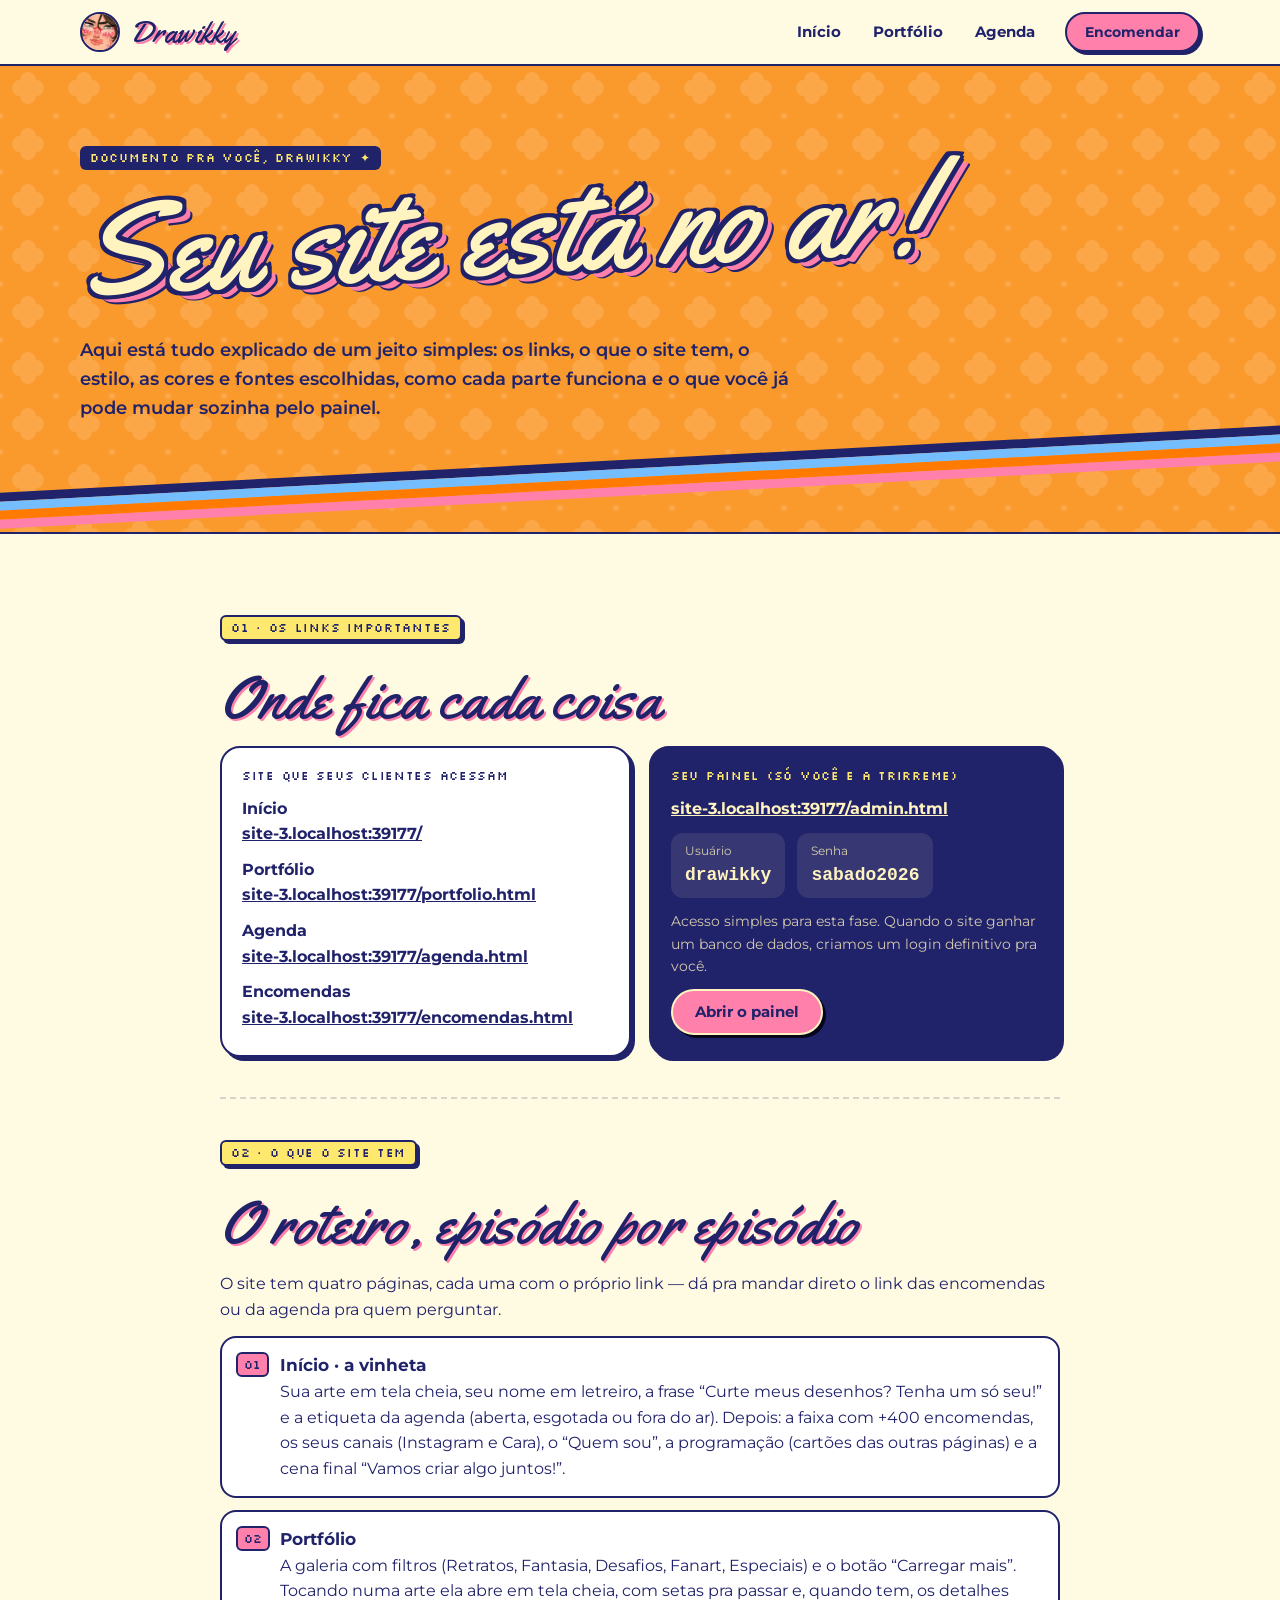
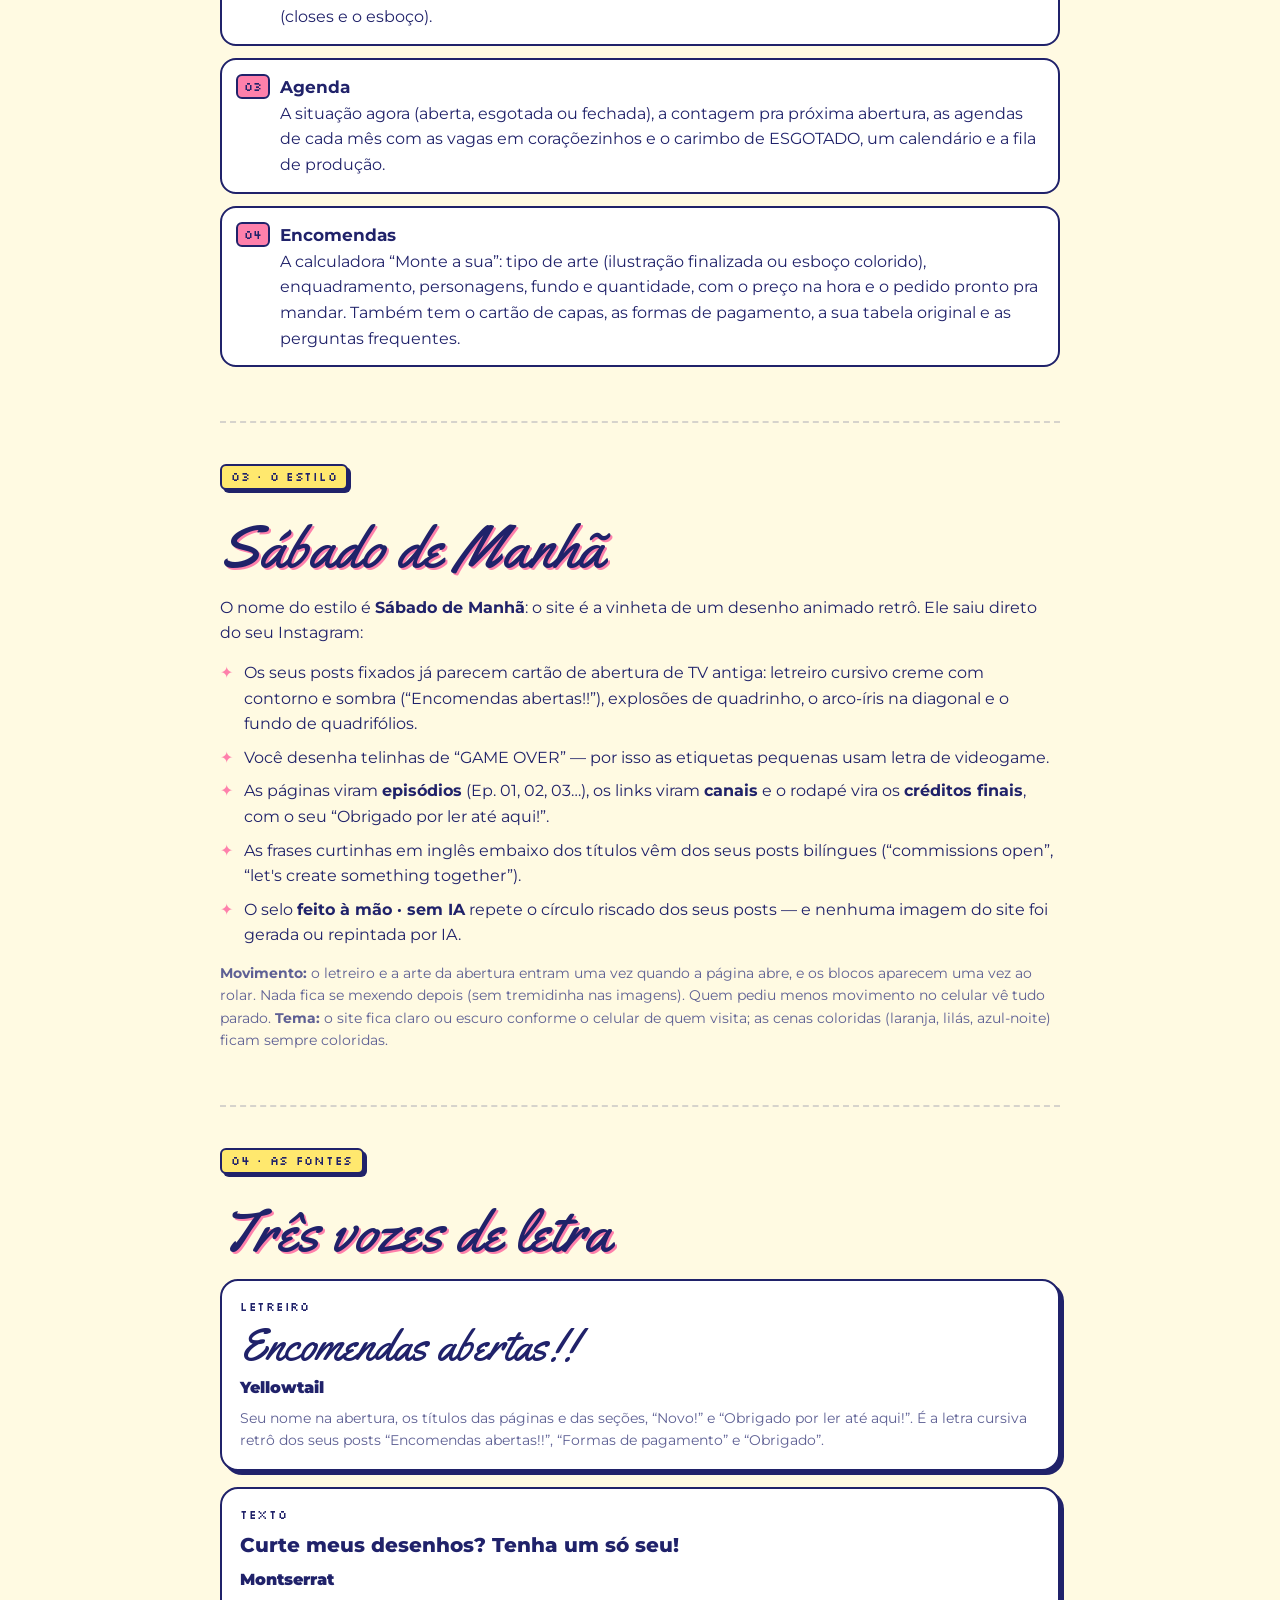
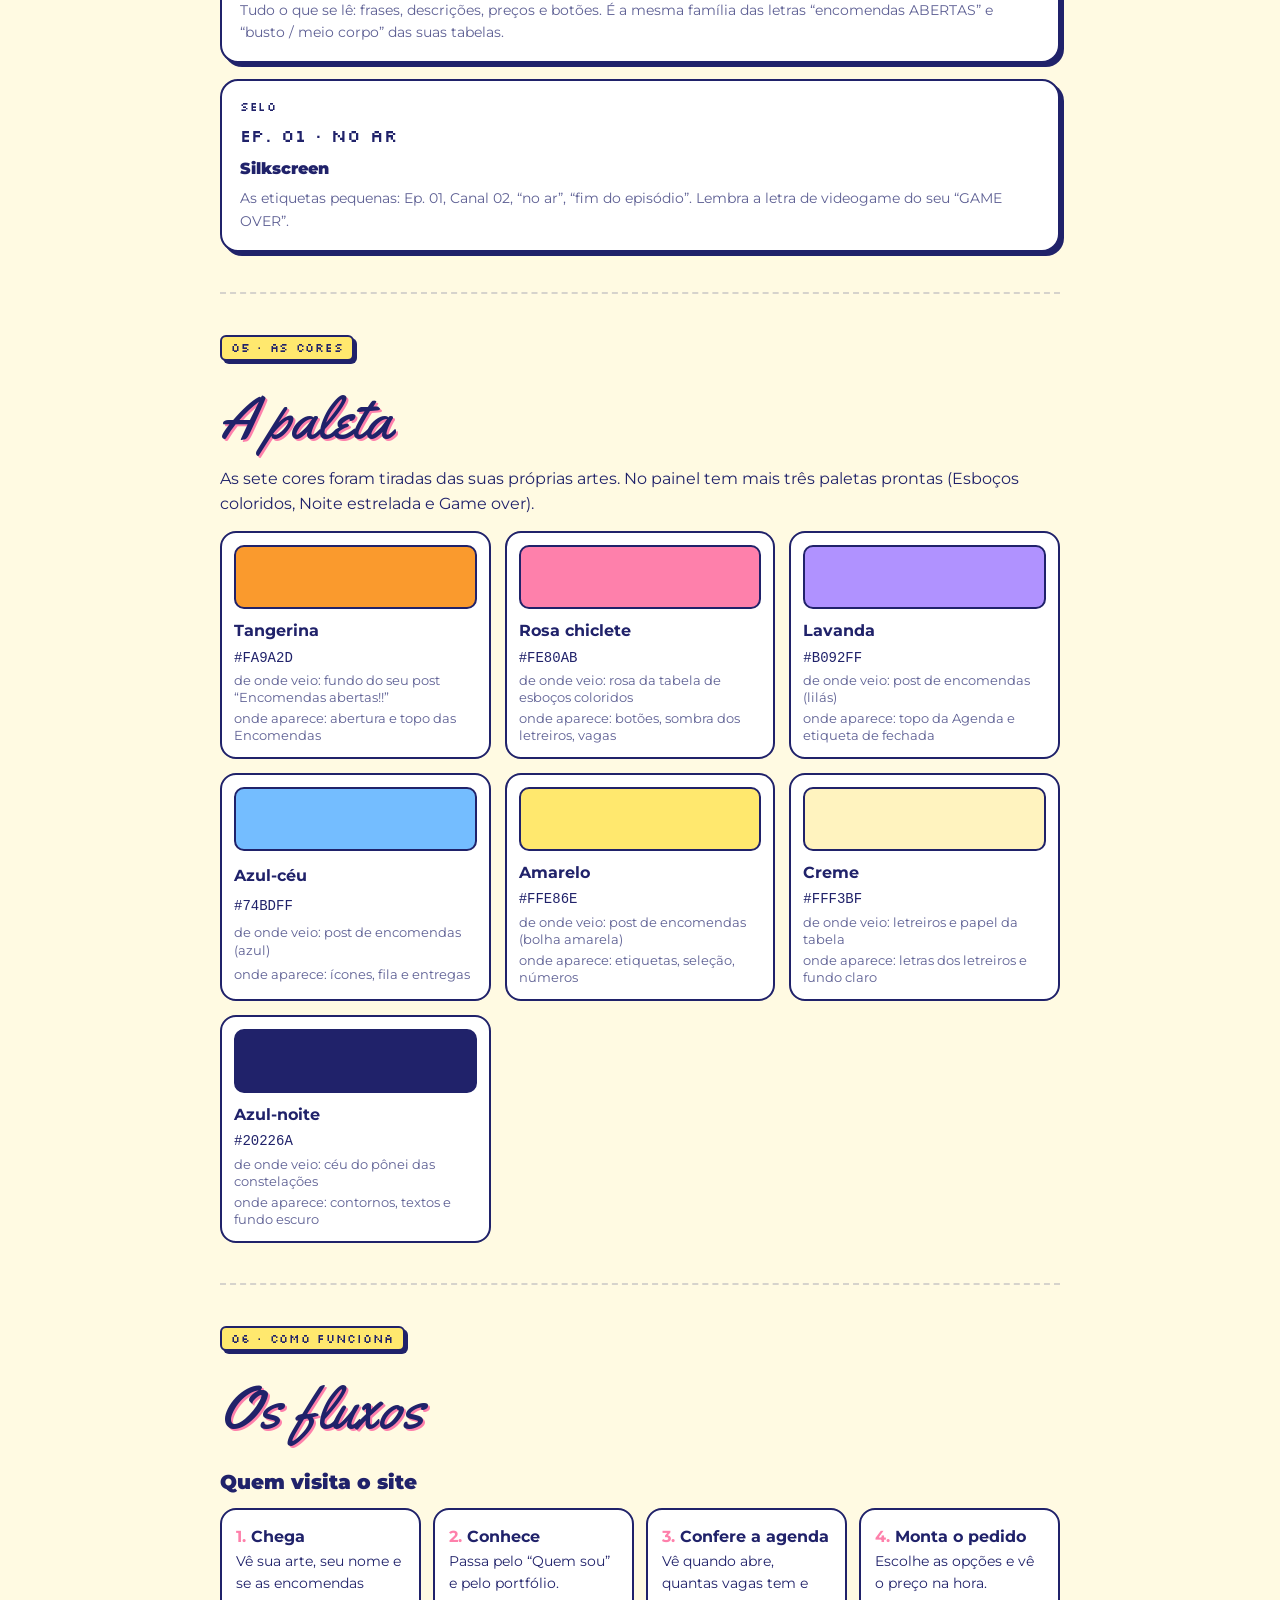
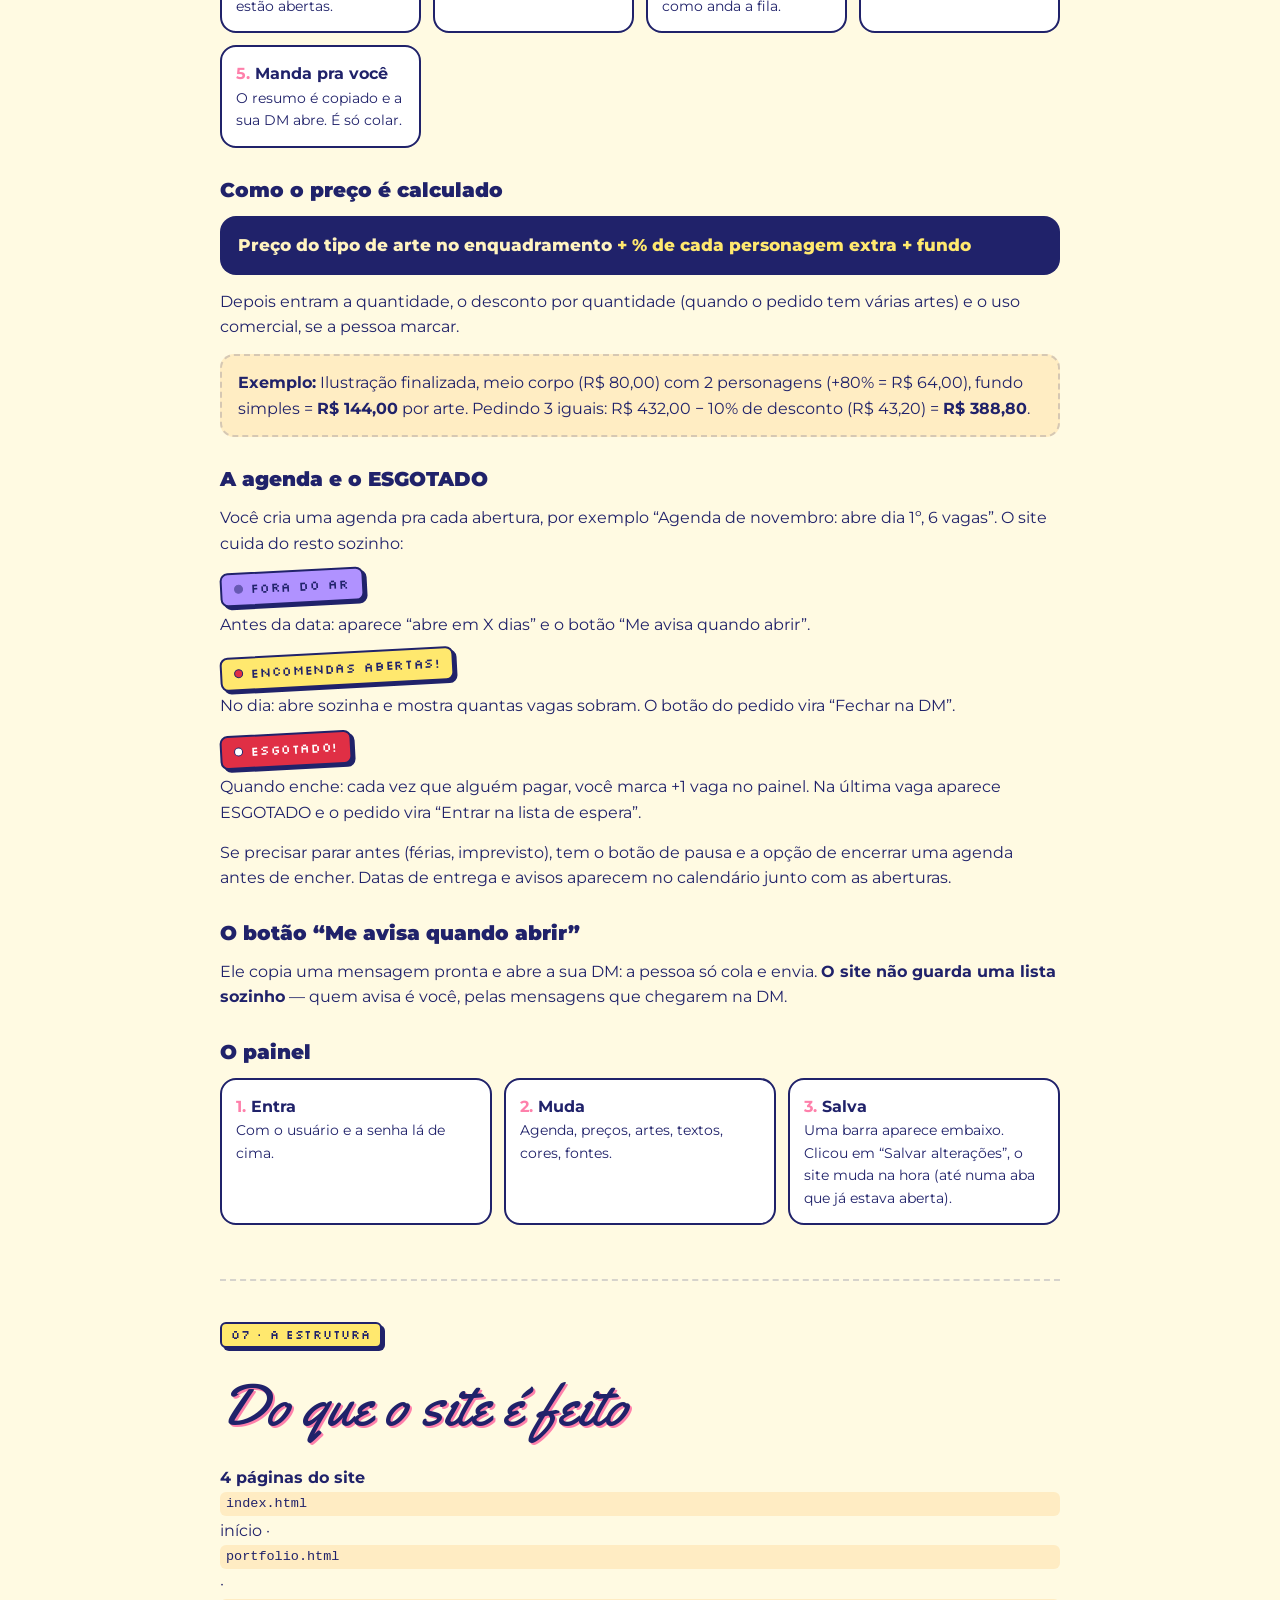
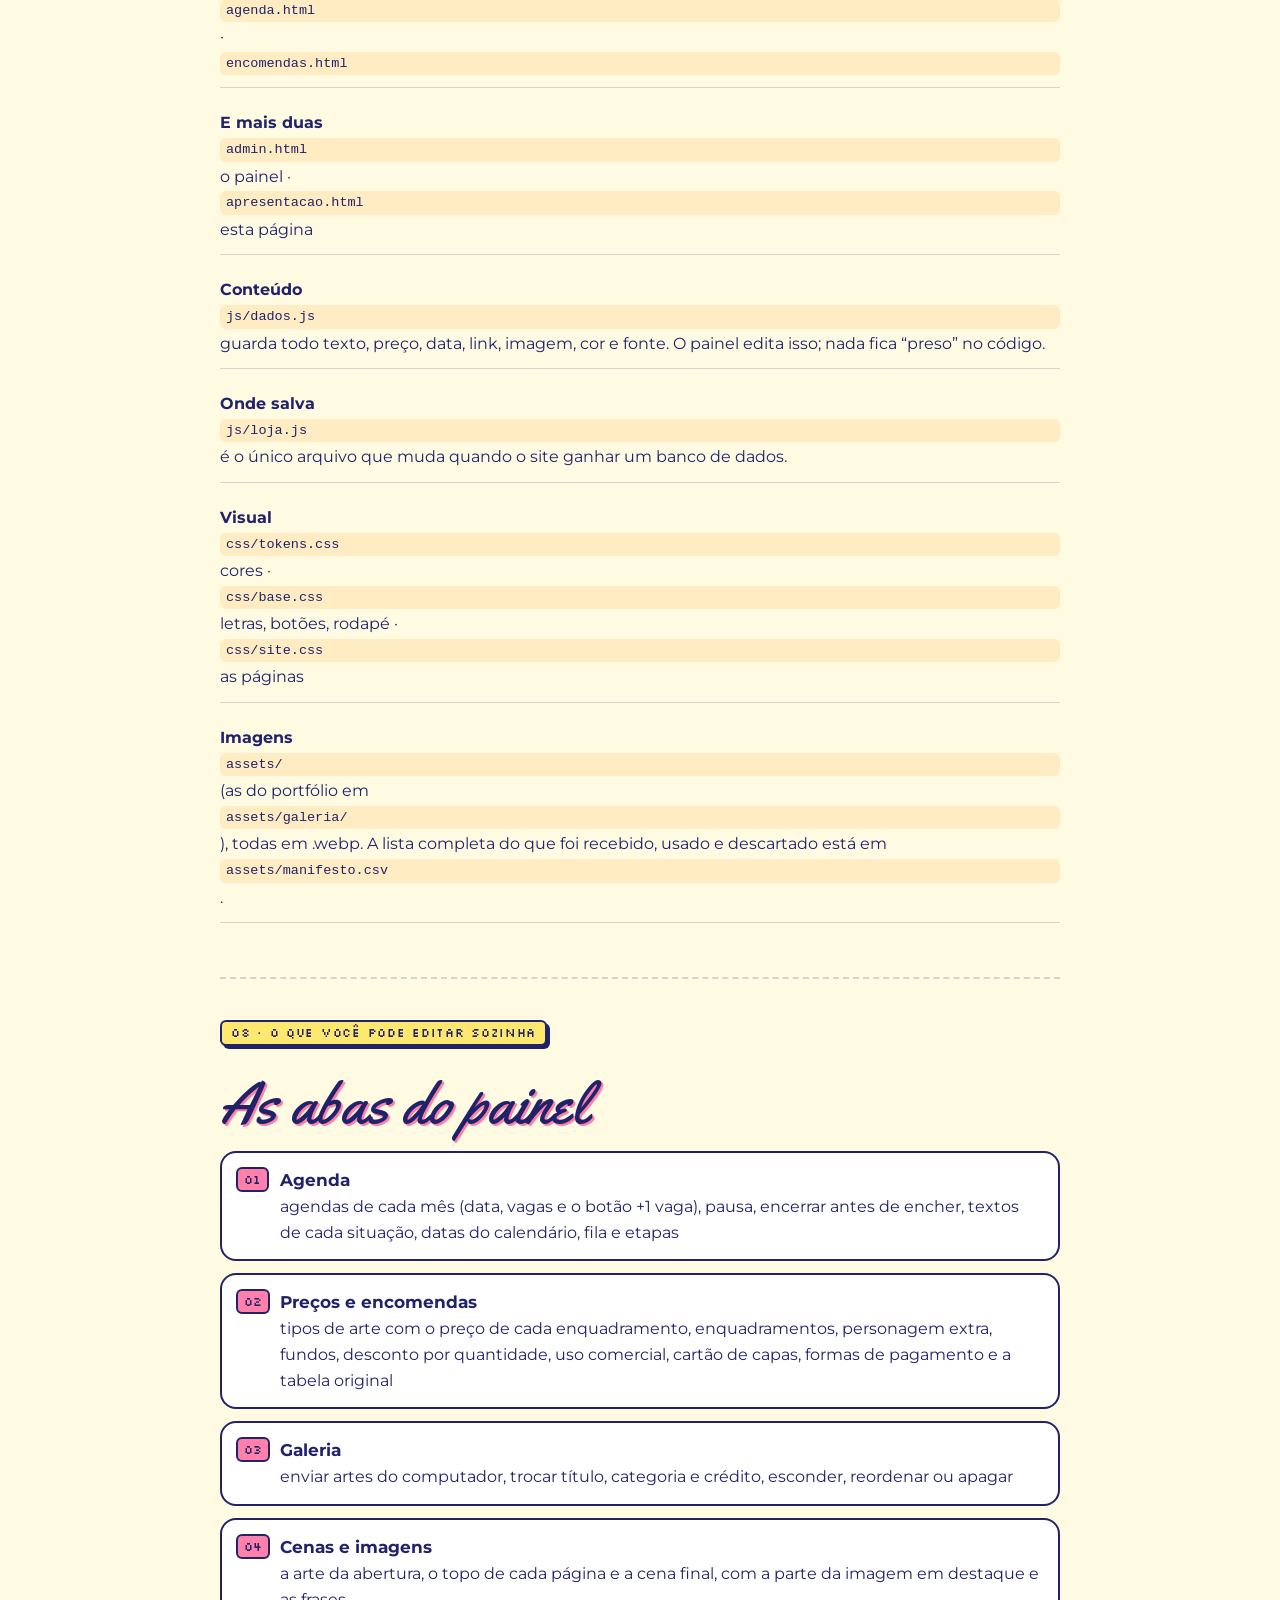
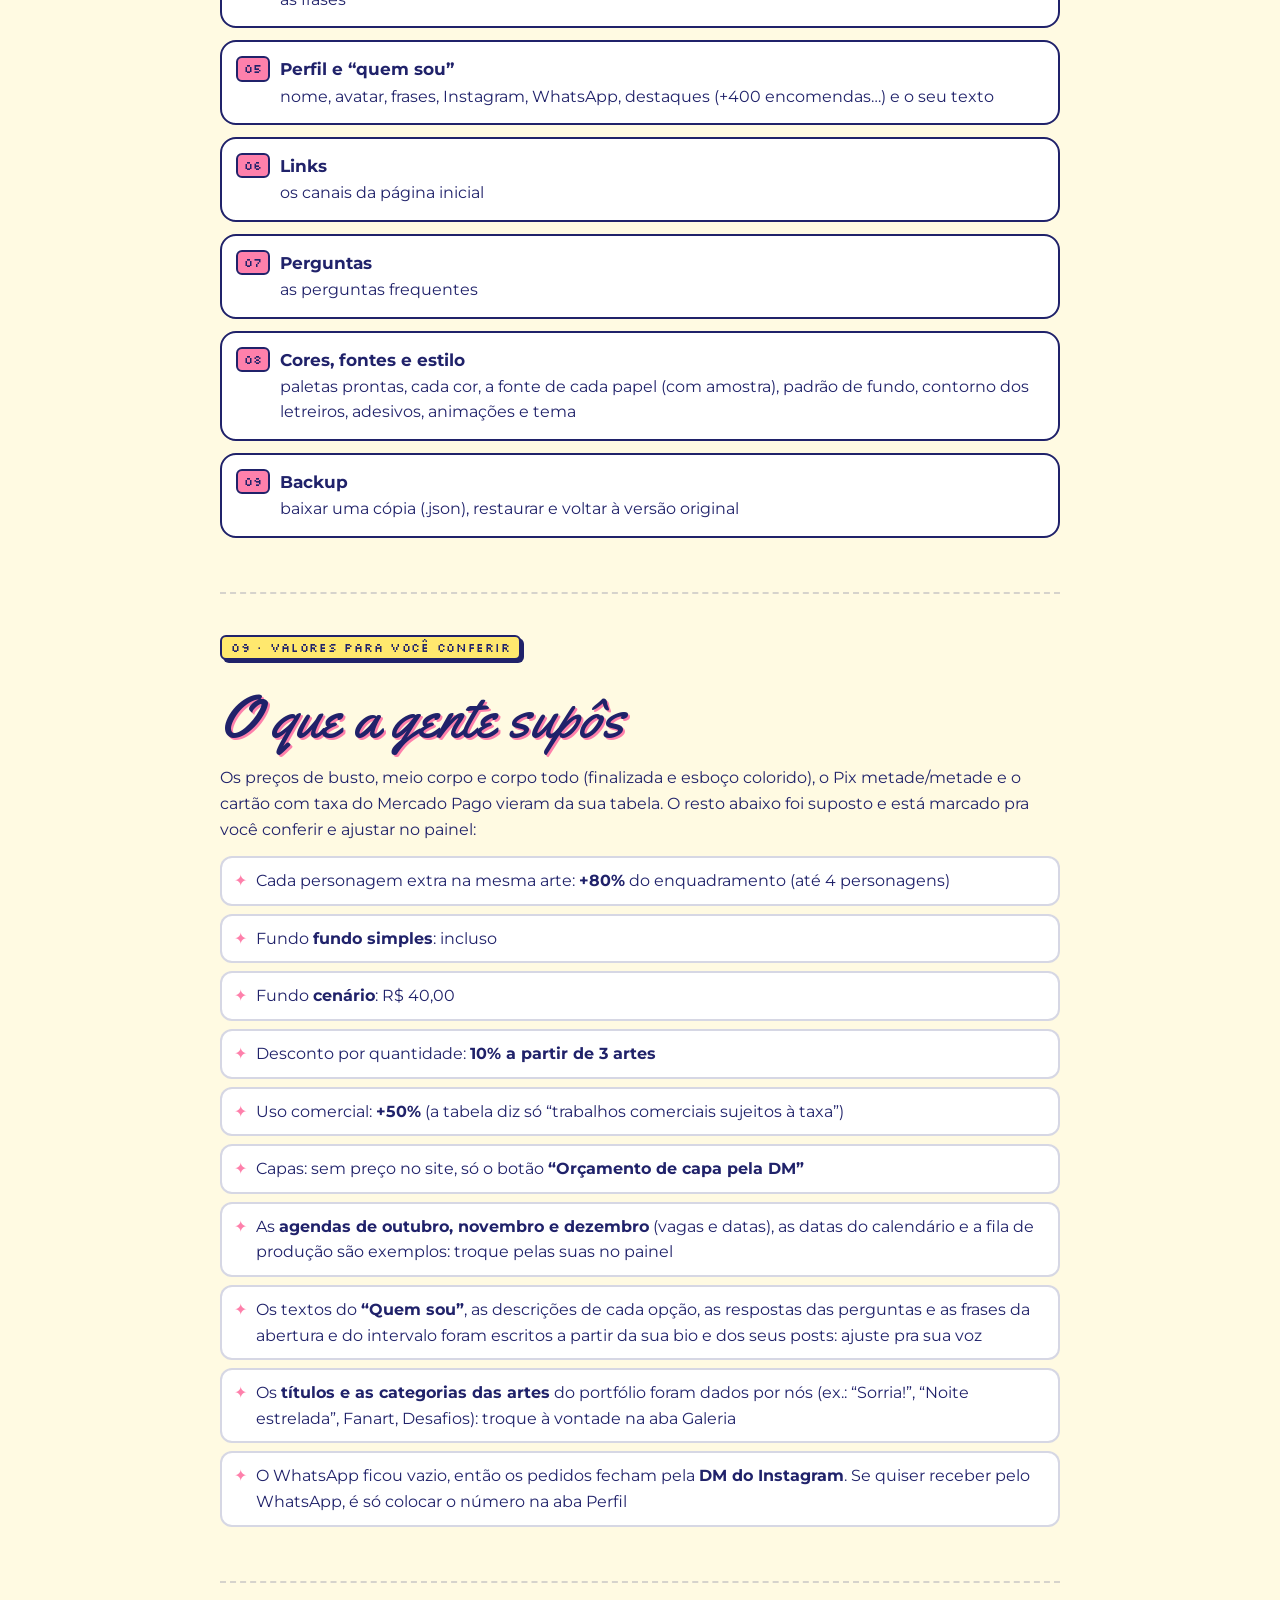
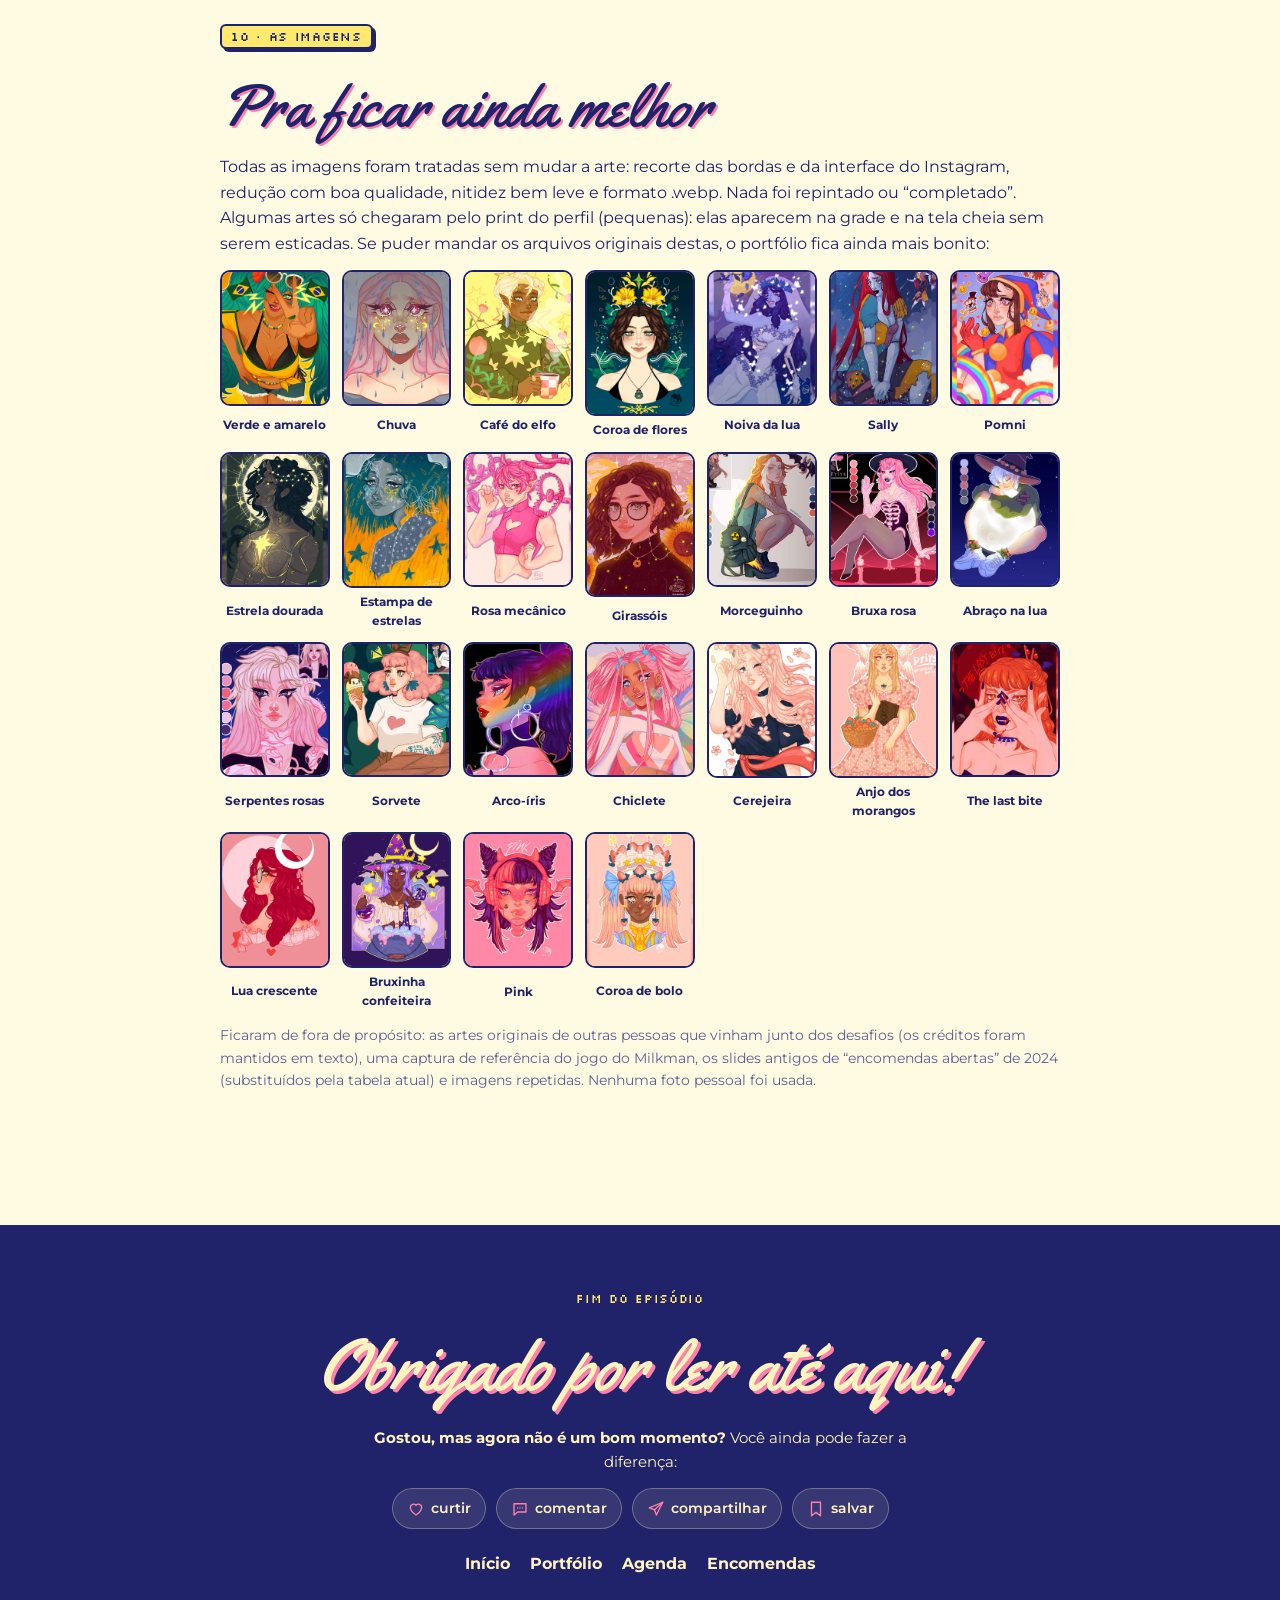
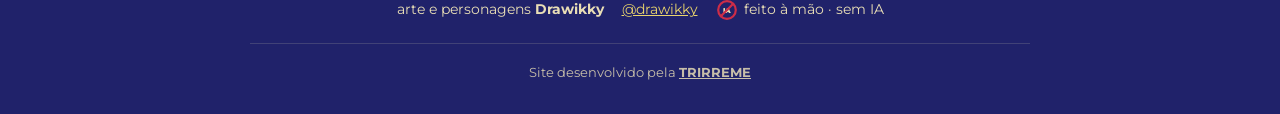
==== commit f95b3cd7: "refactor: remove commercial-break section from home page The artist does not offer collectible-box p" ====
--- a/apresentacao.html
+++ b/apresentacao.html
@@ -64,7 +64,7 @@
       <h2 class="t-letreiro doc-h" id="d2">O roteiro, episódio por episódio</h2>
       <p>O site tem quatro páginas, cada uma com o próprio link — dá pra mandar direto o link das encomendas ou da agenda pra quem perguntar.</p>
       <ol class="doc-roteiro">
-        <li><b>Início · a vinheta</b> Sua arte em tela cheia, seu nome em letreiro, a frase “Curte meus desenhos? Tenha um só seu!” e a etiqueta da agenda (aberta, esgotada ou fora do ar). Depois: a faixa com +400 encomendas, os seus canais (Instagram e Cara), o “Quem sou”, o <i>intervalo comercial</i> com a sua caixinha de colecionador, a programação (cartões das outras páginas) e a cena final “Vamos criar algo juntos!”.</li>
+        <li><b>Início · a vinheta</b> Sua arte em tela cheia, seu nome em letreiro, a frase “Curte meus desenhos? Tenha um só seu!” e a etiqueta da agenda (aberta, esgotada ou fora do ar). Depois: a faixa com +400 encomendas, os seus canais (Instagram e Cara), o “Quem sou”, a programação (cartões das outras páginas) e a cena final “Vamos criar algo juntos!”.</li>
         <li><b>Portfólio</b> A galeria com filtros (Retratos, Fantasia, Desafios, Fanart, Especiais) e o botão “Carregar mais”. Tocando numa arte ela abre em tela cheia, com setas pra passar e, quando tem, os detalhes (closes e o esboço).</li>
         <li><b>Agenda</b> A situação agora (aberta, esgotada ou fechada), a contagem pra próxima abertura, as agendas de cada mês com as vagas em coraçõezinhos e o carimbo de ESGOTADO, um calendário e a fila de produção.</li>
         <li><b>Encomendas</b> A calculadora “Monte a sua”: tipo de arte (ilustração finalizada ou esboço colorido), enquadramento, personagens, fundo e quantidade, com o preço na hora e o pedido pronto pra mandar. Também tem o cartão de capas, as formas de pagamento, a sua tabela original e as perguntas frequentes.</li>
@@ -78,7 +78,7 @@
       <p>O nome do estilo é <b>Sábado de Manhã</b>: o site é a vinheta de um desenho animado retrô. Ele saiu direto do seu Instagram:</p>
       <ul class="doc-lista">
         <li>Os seus posts fixados já parecem cartão de abertura de TV antiga: letreiro cursivo creme com contorno e sombra (“Encomendas abertas!!”), explosões de quadrinho, o arco-íris na diagonal e o fundo de quadrifólios.</li>
-        <li>Você já se desenhou como brinquedo (a caixinha “Drawikky NEW”) e desenha telinhas de “GAME OVER” — por isso tem o <b>intervalo comercial</b> e as etiquetas em letra de videogame.</li>
+        <li>Você desenha telinhas de “GAME OVER” — por isso as etiquetas pequenas usam letra de videogame.</li>
         <li>As páginas viram <b>episódios</b> (Ep. 01, 02, 03…), os links viram <b>canais</b> e o rodapé vira os <b>créditos finais</b>, com o seu “Obrigado por ler até aqui!”.</li>
         <li>As frases curtinhas em inglês embaixo dos títulos vêm dos seus posts bilíngues (“commissions open”, “let's create something together”).</li>
         <li>O selo <b>feito à mão · sem IA</b> repete o círculo riscado dos seus posts — e nenhuma imagem do site foi gerada ou repintada por IA.</li>
@@ -162,7 +162,7 @@
         <li><b>Agenda</b> agendas de cada mês (data, vagas e o botão +1 vaga), pausa, encerrar antes de encher, textos de cada situação, datas do calendário, fila e etapas</li>
         <li><b>Preços e encomendas</b> tipos de arte com o preço de cada enquadramento, enquadramentos, personagem extra, fundos, desconto por quantidade, uso comercial, cartão de capas, formas de pagamento e a tabela original</li>
         <li><b>Galeria</b> enviar artes do computador, trocar título, categoria e crédito, esconder, reordenar ou apagar</li>
-        <li><b>Cenas e imagens</b> a arte da abertura, o topo de cada página, o intervalo comercial e a cena final, com a parte da imagem em destaque e as frases</li>
+        <li><b>Cenas e imagens</b> a arte da abertura, o topo de cada página e a cena final, com a parte da imagem em destaque e as frases</li>
         <li><b>Perfil e “quem sou”</b> nome, avatar, frases, Instagram, WhatsApp, destaques (+400 encomendas…) e o seu texto</li>
         <li><b>Links</b> os canais da página inicial</li>
         <li><b>Perguntas</b> as perguntas frequentes</li>
--- a/css/site.css
+++ b/css/site.css
@@ -109,29 +109,6 @@
 .qs .surge.visto.prova-1 { transform: rotate(1.2deg); }
 .qs .surge.visto.prova-2 { transform: rotate(-.8deg); }
 
-/* =================== intervalo comercial =================== */
-.iv-com { position: relative; min-height: 100svh; background: var(--lavanda); color: var(--noite); overflow: hidden; display: grid; align-items: center; padding: 72px 0; border-top: var(--borda) solid var(--noite); border-bottom: var(--borda) solid var(--noite); isolation: isolate; }
-.iv-com-fundo { z-index: -1; }
-.iv-com-in { width: 100%; max-width: var(--largura); margin: 0 auto; padding: 0 var(--gutter); display: grid; grid-template-columns: minmax(0, 1fr) minmax(0, 1fr); gap: clamp(32px, 6vw, 72px); align-items: center; }
-.iv-com-arte { justify-self: center; width: 100%; max-width: 520px; }
-.iv-com-arte img { width: 100%; border: 3px solid var(--noite); border-radius: 28px; box-shadow: 11px 11px 0 var(--noite); transform: rotate(-2deg); }
-.iv-com-txt { min-width: 0; }
-.iv-com-selo { display: inline-block; background: var(--noite); color: var(--amarelo); padding: 6px 12px; border-radius: 6px; font-size: 14px; }
-.iv-com-titulo { position: relative; display: inline-grid; place-items: center; margin: 56px 0 56px 34px; font-size: clamp(84px, 12vw, 150px); font-weight: 400; isolation: isolate; }
-.iv-com-explosao { position: absolute; inset: -42% -28%; z-index: -1; }
-.iv-com-explosao svg { width: 100%; height: 100%; fill: var(--amarelo); stroke: var(--noite); stroke-width: 1.4; stroke-linejoin: round; }
-.iv-com-titulo .t-letreiro { transform: rotate(-7deg); color: var(--rosa); text-shadow: 3px 3px 0 var(--noite); line-height: 1; }
-:root[data-contorno="on"] .iv-com-titulo .t-letreiro { --ow: .03em; --oc: var(--noite); text-shadow: var(--ow) 0 0 var(--oc), calc(var(--ow) * -1) 0 0 var(--oc), 0 var(--ow) 0 var(--oc), 0 calc(var(--ow) * -1) 0 var(--oc), var(--ow) var(--ow) 0 var(--oc), calc(var(--ow) * -1) var(--ow) 0 var(--oc), var(--ow) calc(var(--ow) * -1) 0 var(--oc), calc(var(--ow) * -1) calc(var(--ow) * -1) 0 var(--oc), .06em .06em 0 var(--oc); }
-.iv-com-frase { font-size: clamp(21px, 2.4vw, 27px); font-weight: 800; line-height: 1.3; max-width: 28ch; }
-.iv-com-en { margin: 8px 0 24px; }
-.iv-com .btn { border-color: var(--noite); box-shadow: 4px 4px 0 var(--noite); }
-@media (max-width: 860px) {
-  .iv-com { min-height: 0; padding: 64px 0 72px; }
-  .iv-com-in { grid-template-columns: minmax(0, 1fr); }
-  .iv-com-arte { max-width: 380px; }
-  .iv-com-titulo { margin: 46px 0 34px 40px; }
-}
-
 /* =================== programação (cartões) =================== */
 .prog-lista { display: grid; grid-template-columns: repeat(auto-fit, minmax(min(100%, 300px), 1fr)); gap: 24px; }
 .ch { display: flex; flex-direction: column; background: var(--cartao); border: var(--borda) solid var(--linha); border-radius: 22px; overflow: hidden; box-shadow: var(--pop); text-decoration: none; transition: transform .15s, box-shadow .15s; min-width: 0; }
